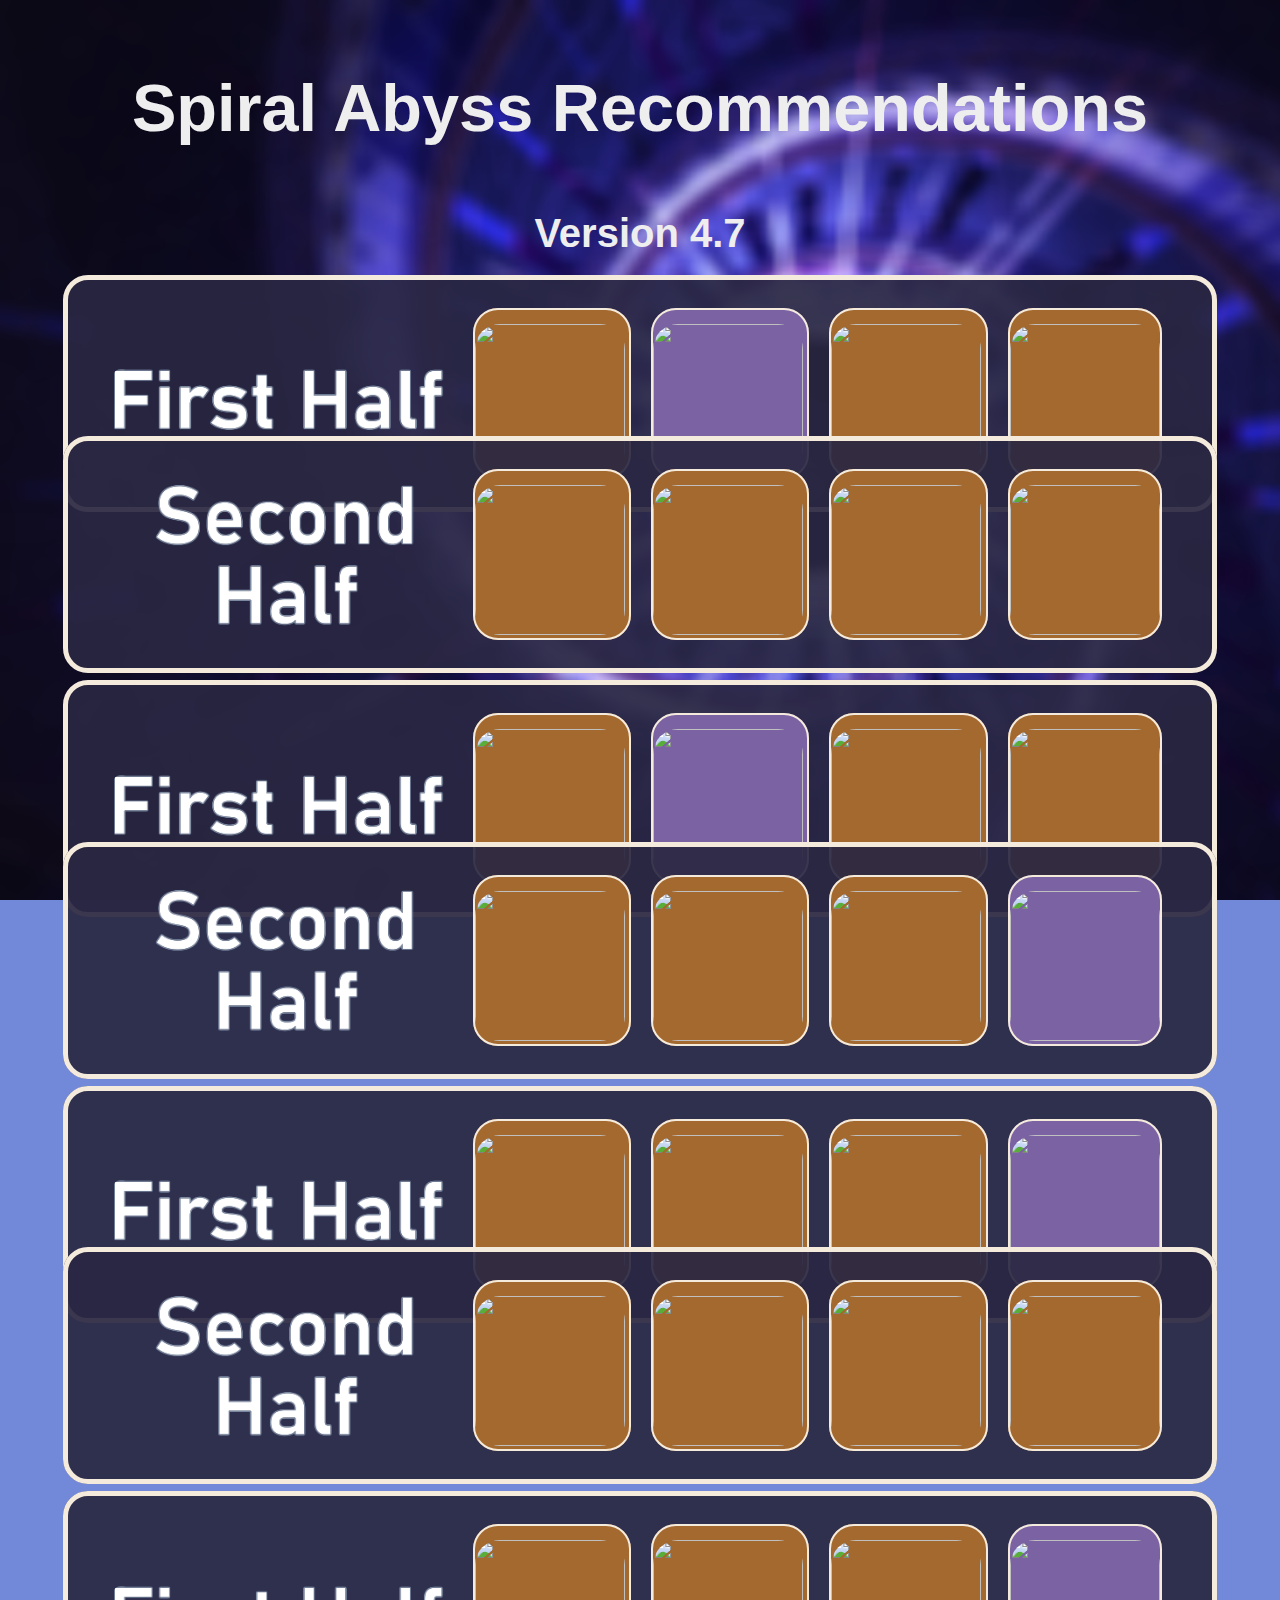
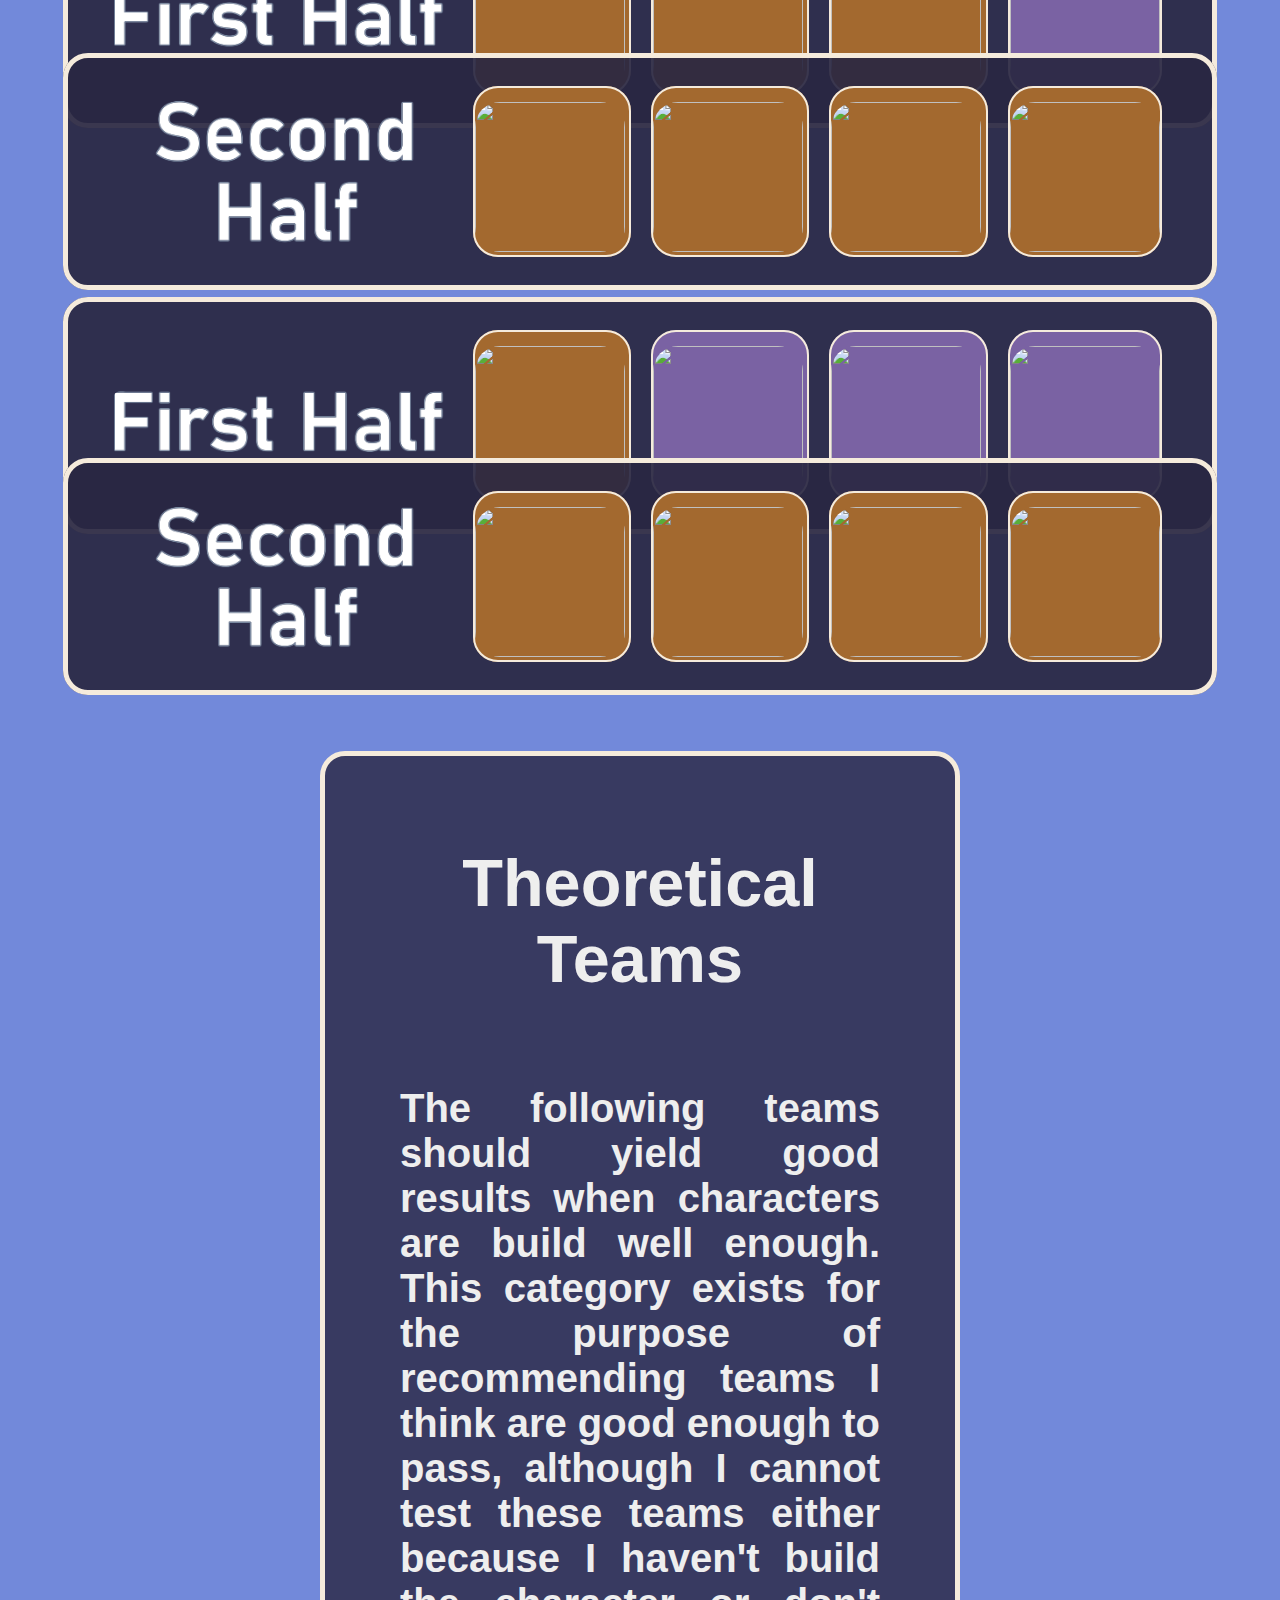
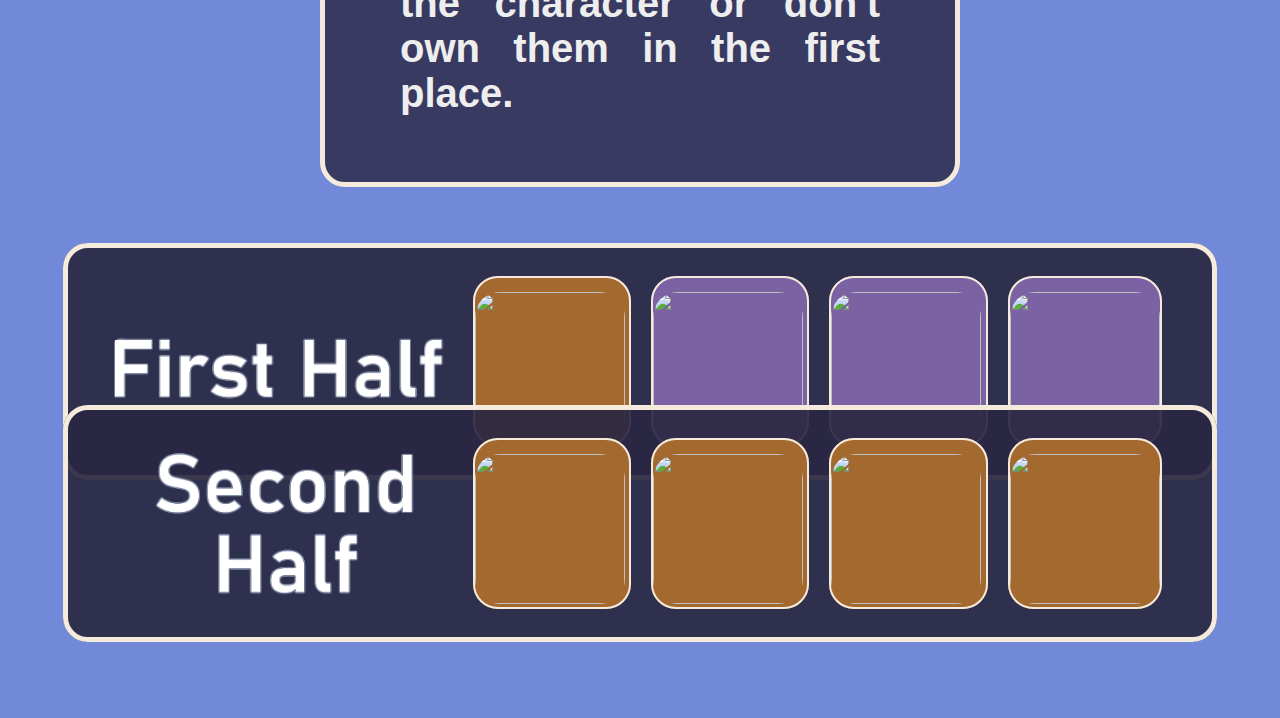
==== v4.7.html @ da9365ea "Add files via upload" ====
<html>
	<head>
		<title>Spiral Abyss 4.7</title>
		<link rel="stylesheet" href="style/style.css">
		<link rel="icon" href="icons/Furina_Icon.png">
	</head>
	<center>
	<body>
		<h1>Spiral Abyss Recommendations</h1>
		
		<h2>Version 4.7</h2>
		
		<!-- Team 1 -->
		<box>
			<img src="icons/fh.png" width="350">
			<box2>
				<img class="igh" src="icons/Clorinde_icon.png" width="150" height="150">
			</box2>
			<box3>
				<img class="igh" src="icons/Fischl_icon.png" width="150" height="150">
			</box3>
			<box2>
				<img class="igh" src='icons/Kaedehara_Kazuha_icon.png' onmouseover="this.src='icons/Sucrose_icon.png';" onmouseout="this.src='icons/Kaedehara_Kazuha_icon.png';" width="150" height="150">
			</box2>
			<box2>
				<img class="igh "src='icons/Nahida_icon.png' onmouseover="this.src='icons/Traveler_icon.png';" onmouseout="this.src='icons/Nahida_icon.png';" width="150" height="150">
			</box2>
		</box><box>
			<img src="icons/sh.png" width="350">
			<box2>
				<img class="igh" src='icons/Kamisato_Ayato_icon.png' onmouseover="this.src='icons/Neuvillette_icon.png';" onmouseout="this.src='icons/Kamisato_Ayato_icon.png';" width="150" height="150">
			</box2>
			<box2>
				<img class="igh" src="icons/Furina_icon.png" width="150" height="150">
			</box2>
			<box2>
				<img class="igh" src='icons/Yelan_icon.png' onmouseover="this.src='icons/Xingqiu_icon.png';" onmouseout="this.src='icons/Yelan_icon.png';" width="150" height="150">
			</box2>
			<box2>
				<img class="igh" src='icons/Baizhu_icon.png' onmouseover="this.src='icons/Jean_icon.png';" onmouseout="this.src='icons/Baizhu_icon.png';" width="150" height="150">
			</box2>
		</box><br> <br> <br> <br> <br> <br>
		
		<!-- Team 2 -->
		<box>
			<img src="icons/fh.png" width="350">
			<box2>
				<img class="igh" src='icons/Xiao_icon.png' onmouseover="this.src='icons/Wanderer_icon.png';" onmouseout="this.src='icons/Xiao_icon.png';" width="150" height="150">
			</box2>
			<box3>
				<img class="igh" src="icons/Faruzan_icon.png" width="150" height="150">
			</box3>
			<box2>
				<img class="igh" src="icons/Furina_icon.png" width="150" height="150">
			</box2>
			<box2>
				<img class="igh" src='icons/Baizhu_icon.png' onmouseover="this.src='icons/Jean_icon.png';" onmouseout="this.src='icons/Baizhu_icon.png';" width="150" height="150">
			</box2>
		</box><box>
			<img src="icons/sh.png" width="350">
			<box2>
				<img class="igh" src='icons/Sangonomiya_Kokomi_icon.png' onmouseover="this.src='icons/Barbara_icon.png';" onmouseout="this.src='icons/Sangonomiya_Kokomi_icon.png';" width="150" height="150">
			</box2>
			<box2>
				<img class="igh" src="icons/Nilou_icon.png" width="150" height="150">
			</box2>
			<box2>
				<img class="igh "src='icons/Nahida_icon.png' onmouseover="this.src='icons/Traveler_icon.png';" onmouseout="this.src='icons/Nahida_icon.png';" width="150" height="150">
			</box2>
			<box3>
				<img class="igh "src='icons/Yaoyao_icon.png' onmouseover="this.src='icons/Collei_icon.png';" onmouseout="this.src='icons/Yaoyao_icon.png';" width="150" height="150">
			</box3>
		</box><br> <br> <br> <br> <br> <br>
		
		<!-- Team 3 -->
		<box>
			<img src="icons/fh.png" width="350">
			<box2>
				<img class="igh "src='icons/Arlecchino_icon.png' onmouseover="this.src='icons/Yoimiya_icon.png';" onmouseout="this.src='icons/Arlecchino_icon.png';" width="150" height="150">
			</box2>
			<box2>
				<img class="igh "src='icons/Zhongli_icon.png' onmouseover="this.src='icons/Diona_icon.png';" onmouseout="this.src='icons/Zhongli_icon.png';" width="150" height="150">
			</box2>
			<box2>
				<img class="igh" src='icons/Yelan_icon.png' onmouseover="this.src='icons/Xingqiu_icon.png';" onmouseout="this.src='icons/Yelan_icon.png';" width="150" height="150">
			</box2>
			<box3>
				<img class="igh" src='icons/Bennett_icon.png' onmouseover="this.src='icons/Yun_Jin_icon.png';" onmouseout="this.src='icons/Bennett_icon.png';" width="150" height="150">
			</box3>
		</box><box>
			<img src="icons/sh.png" width="350">
			<box2>
				<img class="igh" src='icons/Kamisato_Ayaka_icon.png' onmouseover="this.src='icons/Ganyu_icon.png';" onmouseout="this.src='icons/Kamisato_Ayaka_icon.png';" width="150" height="150">
			</box2>
			<box2>
				<img class="igh" src='icons/Kaedehara_Kazuha_icon.png' onmouseover="this.src='icons/Sucrose_icon.png';" onmouseout="this.src='icons/Kaedehara_Kazuha_icon.png';" width="150" height="150">
			</box2>
			<box2>
				<img class="igh" src='icons/Furina_icon.png' onmouseover="this.src='icons/Shenhe_icon.png';" onmouseout="this.src='icons/Furina_icon.png';" width="150" height="150">
			</box2>
			<box2>
				<img class="igh" src='icons/Baizhu_icon.png' onmouseover="this.src='icons/Sangonomiya_Kokomi_icon.png';" onmouseout="this.src='icons/Baizhu_icon.png';" width="150" height="150">
			</box2>
		</box><br> <br> <br> <br> <br> <br>
		
		<!-- Team 4 -->
		<box>
			<img src="icons/fh.png" width="350">
			<box2>
				<img class="igh" src="icons/Navia_icon.png" width="150" height="150">
			</box2>
			<box2>
				<img class="igh" src='icons/Zhongli_icon.png' onmouseover="this.src='icons/Albedo_icon.png';" onmouseout="this.src='icons/Zhongli_icon.png';" width="150" height="150">
			</box2>
			<box2>
				<img class="igh" src='icons/Furina_icon.png' onmouseover="this.src='icons/Fischl_icon.png';" onmouseout="this.src='icons/Furina_icon.png';" width="150" height="150">
			</box2>
			<box3>
				<img class="igh" src="icons/Bennett_icon.png" width="150" height="150">
			</box3>
		</box><box>
			<img src="icons/sh.png" width="350">
			<box2>
				<img class="igh" src='icons/Sangonomiya_Kokomi_icon.png' onmouseover="this.src='icons/Barbara_icon.png';" onmouseout="this.src='icons/Sangonomiya_Kokomi_icon.png';" width="150" height="150">
			</box2>
			<box2>
				<img class="igh" src="icons/Nilou_icon.png" width="150" height="150">
			</box2>
			<box2>
				<img class="igh "src='icons/Nahida_icon.png' onmouseover="this.src='icons/Traveler_icon.png';" onmouseout="this.src='icons/Nahida_icon.png';" width="150" height="150">
			</box2>
			<box2>
				<img class="igh "src='icons/Baizhu_icon.png' onmouseover="this.src='icons/Yaoyao_icon.png';" onmouseout="this.src='icons/Baizhu_icon.png';" width="150" height="150">
			</box2>
		</box><br> <br> <br> <br> <br> <br>
		
		<!-- Team 5 -->
		<box>
			<img src="icons/fh.png" width="350">
			<box2>
				<img class="igh "src='icons/Wanderer_icon.png' onmouseover="this.src='icons/Xiao_icon.png';" onmouseout="this.src='icons/Wanderer_icon.png';" width="150" height="150">
			</box2>
			<box3>
				<img class="igh" src="icons/Faruzan_icon.png" width="150" height="150">
			</box3>
			<box3>
				<img class="igh" src="icons/Fischl_icon.png" width="150" height="150">
			</box3>
			<box3>
				<img class="igh" src="icons/Bennett_icon.png" width="150" height="150">
			</box3>
		</box><box>
			<img src="icons/sh.png" width="350">
			<box2>
				<img class="igh "src='icons/Yelan_icon.png' onmouseover="this.src='icons/Sangonomiya_Kokomi_icon.png';" onmouseout="this.src='icons/Yelan_icon.png';" width="150" height="150">
			</box2>
			<box2>
				<img class="igh" src='icons/Furina_icon.png' onmouseover="this.src='icons/Mona_icon.png';" onmouseout="this.src='icons/Furina_icon.png';" width="150" height="150">
			</box2>
			<box2>
				<img class="igh" src='icons/Kaedehara_Kazuha_icon.png' onmouseover="this.src='icons/Sucrose_icon.png';" onmouseout="this.src='icons/Kaedehara_Kazuha_icon.png';" width="150" height="150">
			</box2>
			<box2>
				<img class="igh "src='icons/Baizhu_icon.png' onmouseover="this.src='icons/Bennett_icon.png';" onmouseout="this.src='icons/Baizhu_icon.png';" width="150" height="150">
			</box2>
		</box><br> <br> <br> <br> <br> <br>
		
		<div class="txtbg"><h4>Theoretical Teams</h4>
		<h5>The following teams should yield good results when characters are build well enough. This category exists for the purpose of recommending teams I think are good enough to pass, although I cannot test these teams either because I haven't build the character or don't own them in the first place.</h5></div>
		
		<!-- Team 6 -->
		<box>
			<img src="icons/fh.png" width="350">
			<box2>
				<img class="igh "src='icons/Raiden_Shogun_icon.png' onmouseover="this.src='icons/Tartaglia_icon.png';" onmouseout="this.src='icons/Raiden_Shogun_icon.png';" width="150" height="150">
			</box2>
			<box3>
				<img class="igh" src="icons/Xiangling_icon.png" width="150" height="150">
			</box3>
			<box3>
				<img class="igh "src='icons/Xingqiu_icon.png' onmouseover="this.src='icons/Yelan_icon.png';" onmouseout="this.src='icons/Xingqiu_icon.png';" width="150" height="150">
			</box3>
			<box3>
				<img class="igh" src="icons/Bennett_icon.png" width="150" height="150">
			</box3>
		</box><box>
			<img src="icons/sh.png" width="350">
			<box2>
				<img class="igh "src='icons/Wriothesley_icon.png' onmouseover="this.src='icons/Ganyu_icon.png';" onmouseout="this.src='icons/Wriothesley_icon.png';" width="150" height="150">
			</box2>
			<box2>
				<img class="igh" src='icons/Kaedehara_Kazuha_icon.png' onmouseover="this.src='icons/Venti_icon.png';" onmouseout="this.src='icons/Kaedehara_Kazuha_icon.png';" width="150" height="150">
			</box2>
			<box2>
				<img class="igh" src='icons/Furina_icon.png' onmouseover="this.src='icons/Mona_icon.png';" onmouseout="this.src='icons/Furina_icon.png';" width="150" height="150">
			</box2>
			<box2>
				<img class="igh "src='icons/Baizhu_icon.png' onmouseover="this.src='icons/Bennett_icon.png';" onmouseout="this.src='icons/Baizhu_icon.png';" width="150" height="150">
			</box2>
		</box><br> <br> <br> <br> <br> <br>
	</body>
	</center>
</html>
---- style/style.css ----
body {
  color: white;
  background-image: url("bg_unsharp.png");
  background-color: #7289da;
  background-size: cover;
  background-repeat: no-repeat;
  background-attachment: fixed;
  font-family: Lato, Arial;
  text-align: center;
  margin: 20;
}

img {
  border-radius: 25px;
  transition: all .55s ease-in-out;
}

.igh:hover {
  transform: scale(1.232);
  /*background: #292742;*/
  background: rgba(41,39,66,0.9999);
}

/*.subs {
  position: relative;
  transition: all .2s ease-in-out;
}

img.subs:hover {
  transform: scale(1.232);
  background: #292742;
}*/

.audio {
  right: 5;
  bottom: 5;
}

.txtbg {
  border: 5px solid #f5ebdc;
  border-radius: 25px;
  background: rgba(41,39,66,0.8);
  text-align: center;
  margin-left: 300px;
  margin-right: 300px;
  margin-bottom: 105px;
  padding-left: 75px;
  padding-right: 75px;
}

h1 {
  padding-top: 50px;
  padding-bottom: 20px;
  color: #eeeeee;
  font-size:50pt;
}

h2 {
  font-size:30pt;
  padding-bottom: 35px;
  color: #eeeeee;
}

h3 {
  font-size:20pt;
  padding-bottom: 20px;
}

h4 {
  color: #eeeeee;
  font-size:50pt;
}

h5 {
  font-size:30pt;
  color: #eeeeee;
  text-align: justify;
}

box {
  /*background-color: #292742;*/
  background: rgba(41,39,66,0.92);
  border: 5px solid #f5ebdc;
  border-radius: 25px;
  padding-top: 180px;
  padding-bottom: 30px;
  padding-left: 40px;
  padding-right: 40px;
  margin-left: 10px;
  margin-right: 10px;
}

box2 {
  background-color: #a3692f;
  border: 2px solid #f5ebdc;
  border-radius: 25px;
  padding-top: 150px;
  margin: 10px;
}

box3 {
  background-color: #7a62a3;
  border: 2px solid #f5ebdc;
  border-radius: 25px;
  padding-top: 150px;
  margin: 10px;
}
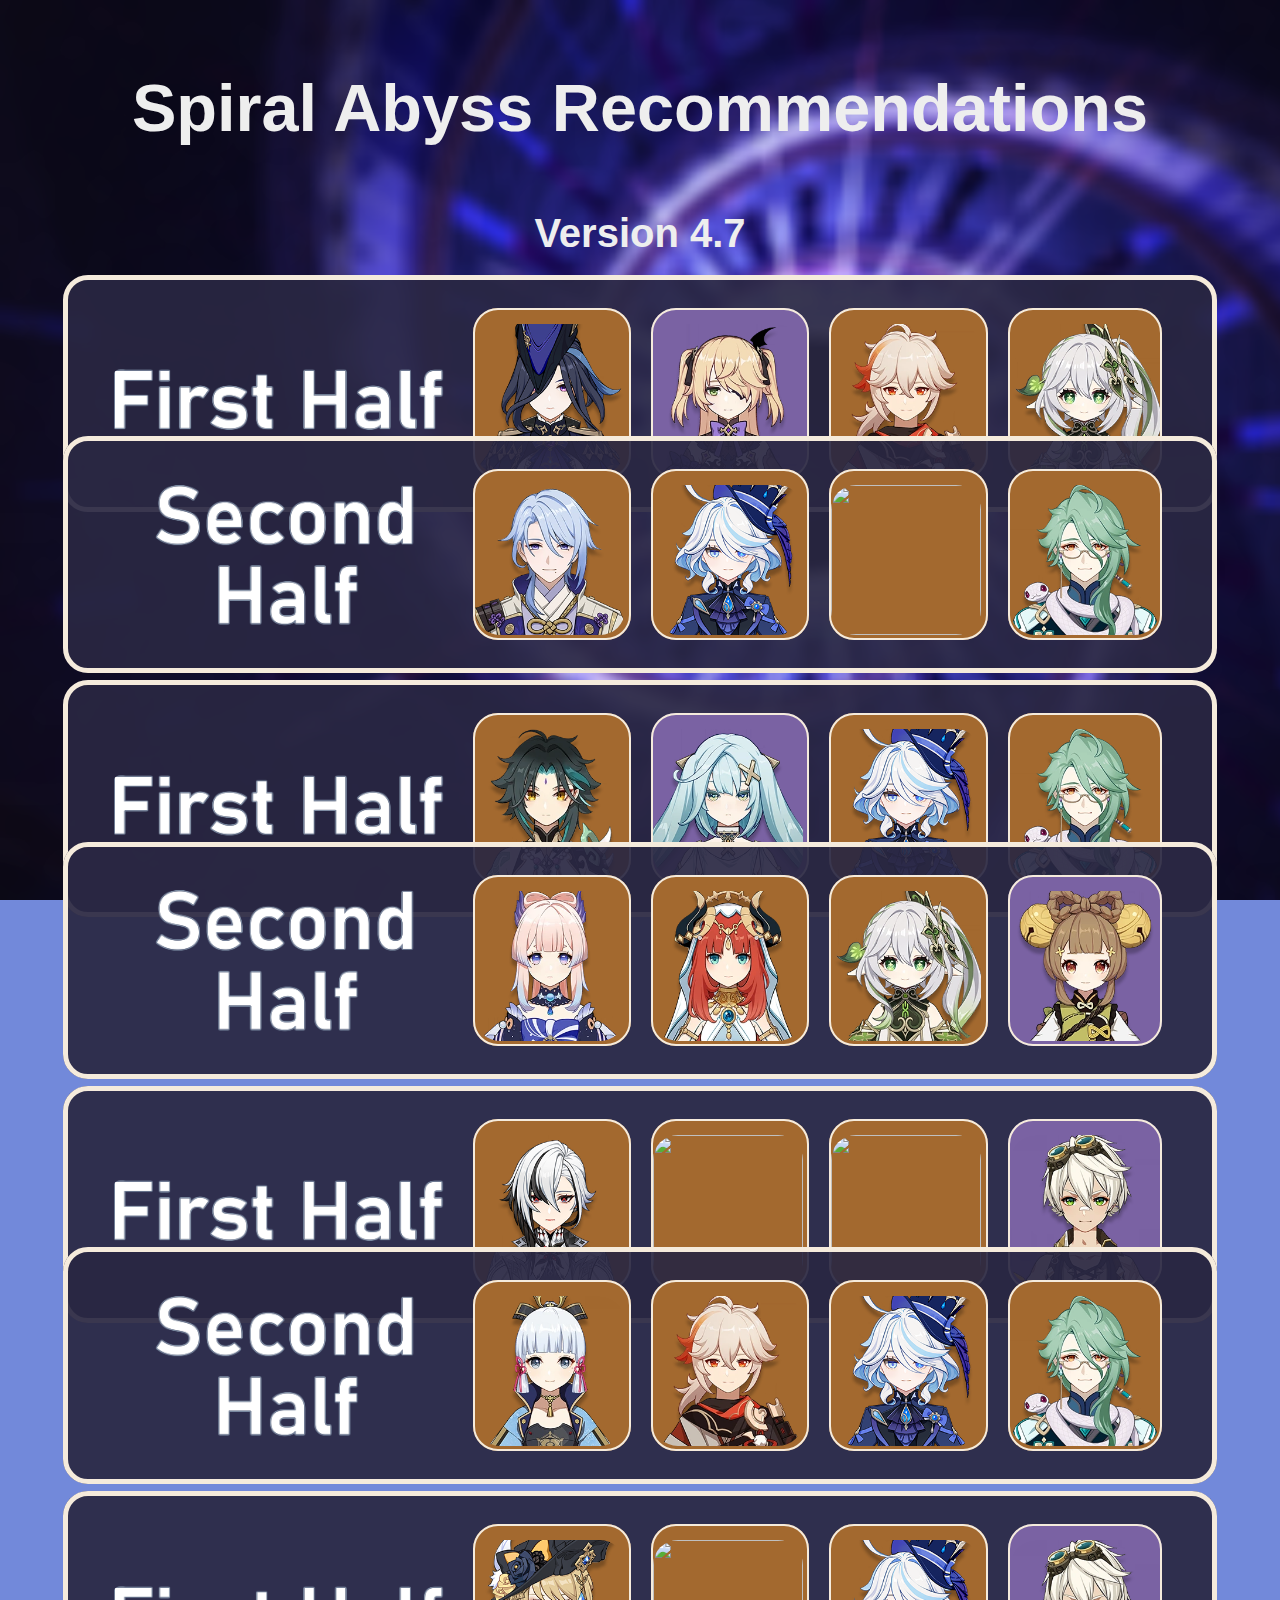
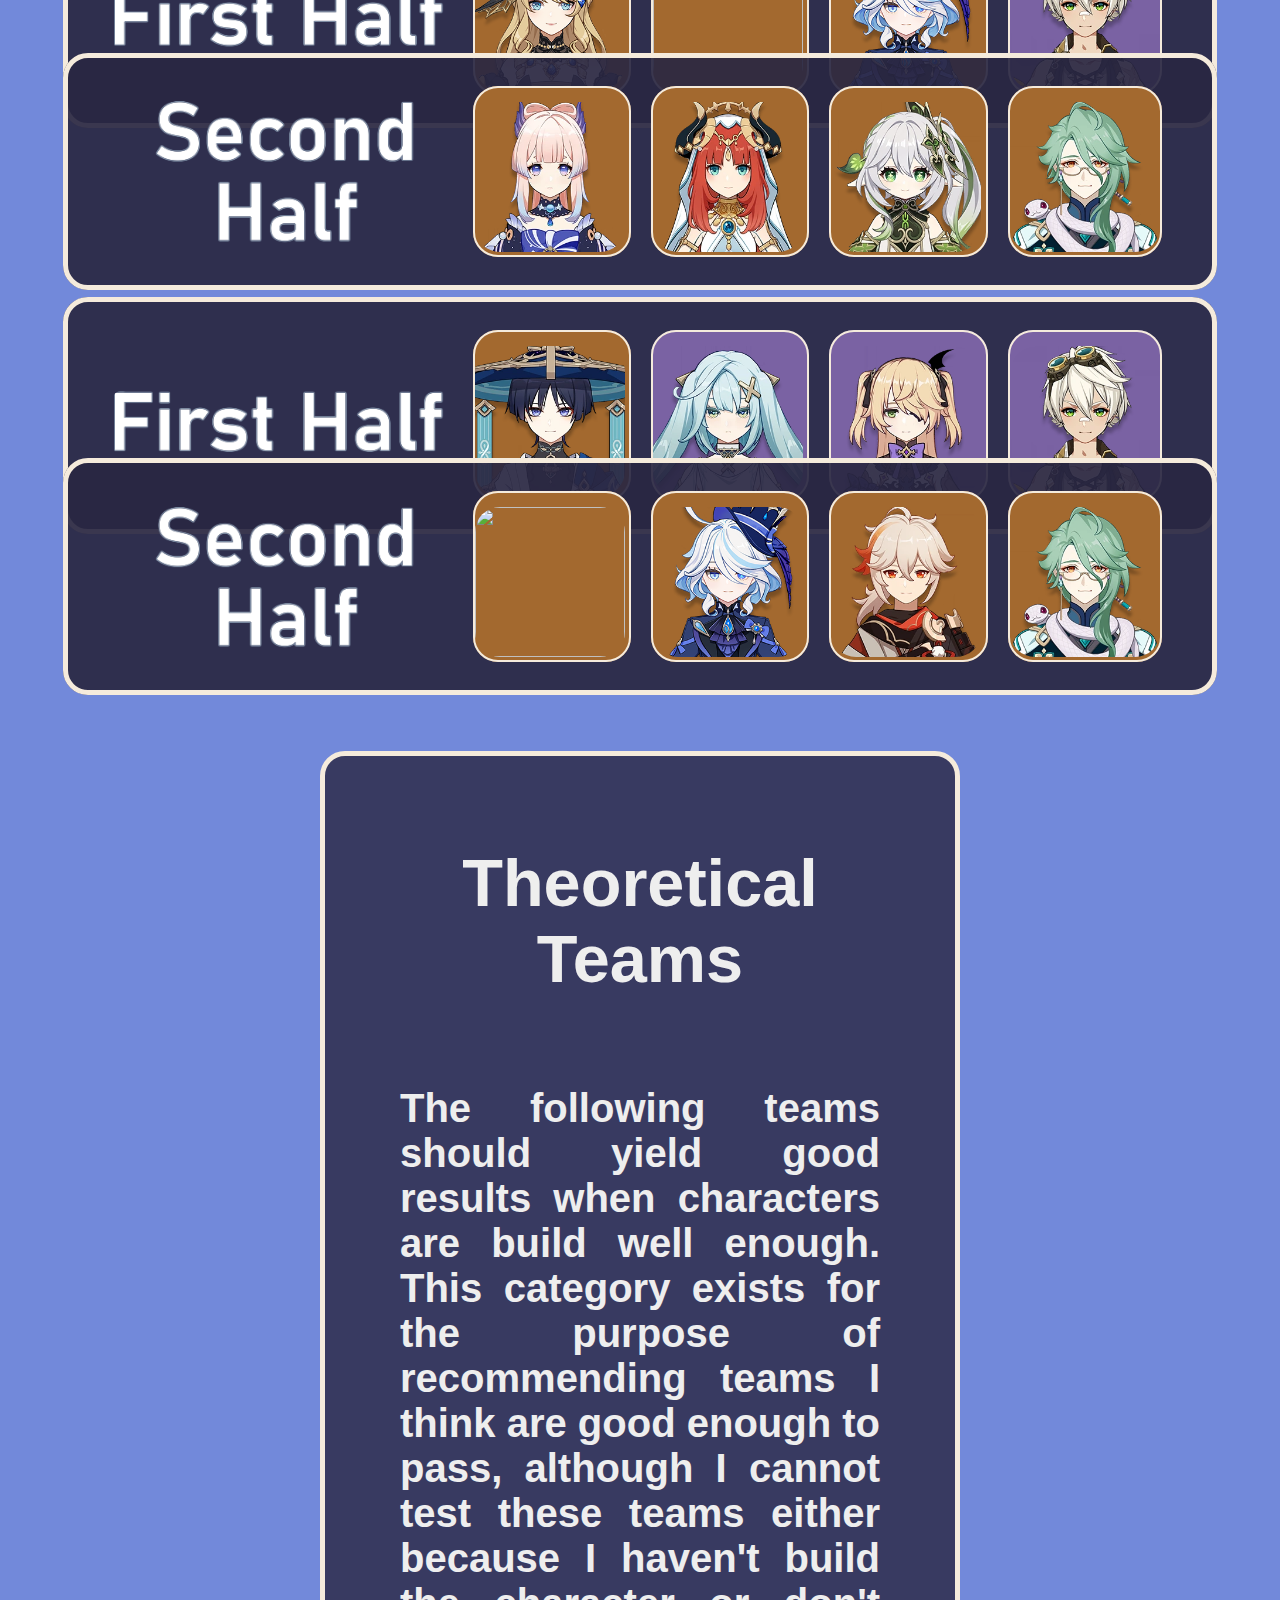
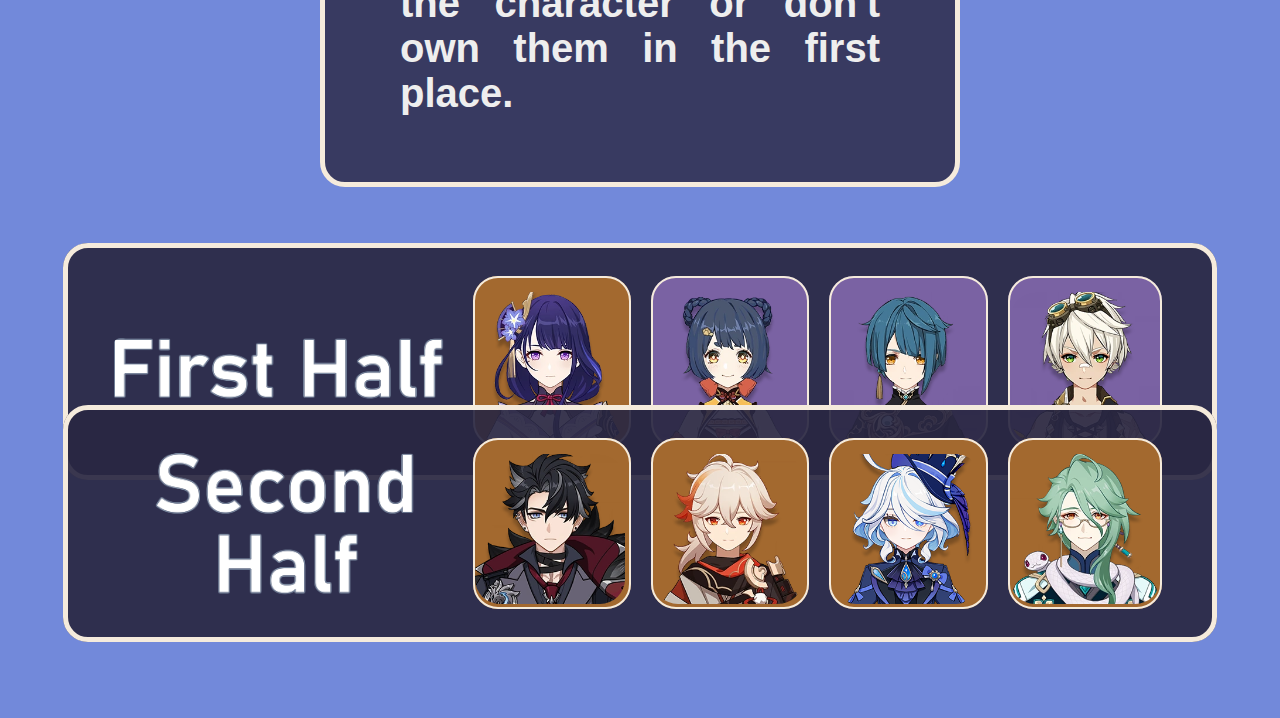
==== commit 415056c1: "Update v4.7.html" ====
--- a/v4.7.html
+++ b/v4.7.html
@@ -14,30 +14,30 @@
 		<box>
 			<img src="icons/fh.png" width="350">
 			<box2>
-				<img class="igh" src="icons/Clorinde_icon.png" width="150" height="150">
-			</box2>
-			<box3>
-				<img class="igh" src="icons/Fischl_icon.png" width="150" height="150">
-			</box3>
-			<box2>
-				<img class="igh" src='icons/Kaedehara_Kazuha_icon.png' onmouseover="this.src='icons/Sucrose_icon.png';" onmouseout="this.src='icons/Kaedehara_Kazuha_icon.png';" width="150" height="150">
-			</box2>
-			<box2>
-				<img class="igh "src='icons/Nahida_icon.png' onmouseover="this.src='icons/Traveler_icon.png';" onmouseout="this.src='icons/Nahida_icon.png';" width="150" height="150">
-			</box2>
-		</box><box>
-			<img src="icons/sh.png" width="350">
-			<box2>
-				<img class="igh" src='icons/Kamisato_Ayato_icon.png' onmouseover="this.src='icons/Neuvillette_icon.png';" onmouseout="this.src='icons/Kamisato_Ayato_icon.png';" width="150" height="150">
-			</box2>
-			<box2>
-				<img class="igh" src="icons/Furina_icon.png" width="150" height="150">
-			</box2>
-			<box2>
-				<img class="igh" src='icons/Yelan_icon.png' onmouseover="this.src='icons/Xingqiu_icon.png';" onmouseout="this.src='icons/Yelan_icon.png';" width="150" height="150">
-			</box2>
-			<box2>
-				<img class="igh" src='icons/Baizhu_icon.png' onmouseover="this.src='icons/Jean_icon.png';" onmouseout="this.src='icons/Baizhu_icon.png';" width="150" height="150">
+				<img class="igh" src="icons/Clorinde_Icon.png" width="150" height="150">
+			</box2>
+			<box3>
+				<img class="igh" src="icons/Fischl_Icon.png" width="150" height="150">
+			</box3>
+			<box2>
+				<img class="igh" src='icons/Kaedehara_Kazuha_Icon.png' onmouseover="this.src='icons/Sucrose_Icon.png';" onmouseout="this.src='icons/Kaedehara_Kazuha_Icon.png';" width="150" height="150">
+			</box2>
+			<box2>
+				<img class="igh "src='icons/Nahida_Icon.png' onmouseover="this.src='icons/Traveler_Icon.png';" onmouseout="this.src='icons/Nahida_Icon.png';" width="150" height="150">
+			</box2>
+		</box><box>
+			<img src="icons/sh.png" width="350">
+			<box2>
+				<img class="igh" src='icons/Kamisato_Ayato_Icon.png' onmouseover="this.src='icons/Neuvillette_Icon.png';" onmouseout="this.src='icons/Kamisato_Ayato_Icon.png';" width="150" height="150">
+			</box2>
+			<box2>
+				<img class="igh" src="icons/Furina_Icon.png" width="150" height="150">
+			</box2>
+			<box2>
+				<img class="igh" src='icons/Yelan_Icon.png' onmouseover="this.src='icons/Xingqiu_Icon.png';" onmouseout="this.src='icons/Yelan_Icon.png';" width="150" height="150">
+			</box2>
+			<box2>
+				<img class="igh" src='icons/Baizhu_Icon.png' onmouseover="this.src='icons/Jean_Icon.png';" onmouseout="this.src='icons/Baizhu_Icon.png';" width="150" height="150">
 			</box2>
 		</box><br> <br> <br> <br> <br> <br>
 		
@@ -45,30 +45,30 @@
 		<box>
 			<img src="icons/fh.png" width="350">
 			<box2>
-				<img class="igh" src='icons/Xiao_icon.png' onmouseover="this.src='icons/Wanderer_icon.png';" onmouseout="this.src='icons/Xiao_icon.png';" width="150" height="150">
-			</box2>
-			<box3>
-				<img class="igh" src="icons/Faruzan_icon.png" width="150" height="150">
-			</box3>
-			<box2>
-				<img class="igh" src="icons/Furina_icon.png" width="150" height="150">
-			</box2>
-			<box2>
-				<img class="igh" src='icons/Baizhu_icon.png' onmouseover="this.src='icons/Jean_icon.png';" onmouseout="this.src='icons/Baizhu_icon.png';" width="150" height="150">
-			</box2>
-		</box><box>
-			<img src="icons/sh.png" width="350">
-			<box2>
-				<img class="igh" src='icons/Sangonomiya_Kokomi_icon.png' onmouseover="this.src='icons/Barbara_icon.png';" onmouseout="this.src='icons/Sangonomiya_Kokomi_icon.png';" width="150" height="150">
-			</box2>
-			<box2>
-				<img class="igh" src="icons/Nilou_icon.png" width="150" height="150">
-			</box2>
-			<box2>
-				<img class="igh "src='icons/Nahida_icon.png' onmouseover="this.src='icons/Traveler_icon.png';" onmouseout="this.src='icons/Nahida_icon.png';" width="150" height="150">
-			</box2>
-			<box3>
-				<img class="igh "src='icons/Yaoyao_icon.png' onmouseover="this.src='icons/Collei_icon.png';" onmouseout="this.src='icons/Yaoyao_icon.png';" width="150" height="150">
+				<img class="igh" src='icons/Xiao_Icon.png' onmouseover="this.src='icons/Wanderer_Icon.png';" onmouseout="this.src='icons/Xiao_Icon.png';" width="150" height="150">
+			</box2>
+			<box3>
+				<img class="igh" src="icons/Faruzan_Icon.png" width="150" height="150">
+			</box3>
+			<box2>
+				<img class="igh" src="icons/Furina_Icon.png" width="150" height="150">
+			</box2>
+			<box2>
+				<img class="igh" src='icons/Baizhu_Icon.png' onmouseover="this.src='icons/Jean_Icon.png';" onmouseout="this.src='icons/Baizhu_Icon.png';" width="150" height="150">
+			</box2>
+		</box><box>
+			<img src="icons/sh.png" width="350">
+			<box2>
+				<img class="igh" src='icons/Sangonomiya_Kokomi_Icon.png' onmouseover="this.src='icons/Barbara_Icon.png';" onmouseout="this.src='icons/Sangonomiya_Kokomi_Icon.png';" width="150" height="150">
+			</box2>
+			<box2>
+				<img class="igh" src="icons/Nilou_Icon.png" width="150" height="150">
+			</box2>
+			<box2>
+				<img class="igh "src='icons/Nahida_Icon.png' onmouseover="this.src='icons/Traveler_Icon.png';" onmouseout="this.src='icons/Nahida_Icon.png';" width="150" height="150">
+			</box2>
+			<box3>
+				<img class="igh "src='icons/Yaoyao_Icon.png' onmouseover="this.src='icons/Collei_Icon.png';" onmouseout="this.src='icons/Yaoyao_Icon.png';" width="150" height="150">
 			</box3>
 		</box><br> <br> <br> <br> <br> <br>
 		
@@ -76,30 +76,30 @@
 		<box>
 			<img src="icons/fh.png" width="350">
 			<box2>
-				<img class="igh "src='icons/Arlecchino_icon.png' onmouseover="this.src='icons/Yoimiya_icon.png';" onmouseout="this.src='icons/Arlecchino_icon.png';" width="150" height="150">
-			</box2>
-			<box2>
-				<img class="igh "src='icons/Zhongli_icon.png' onmouseover="this.src='icons/Diona_icon.png';" onmouseout="this.src='icons/Zhongli_icon.png';" width="150" height="150">
-			</box2>
-			<box2>
-				<img class="igh" src='icons/Yelan_icon.png' onmouseover="this.src='icons/Xingqiu_icon.png';" onmouseout="this.src='icons/Yelan_icon.png';" width="150" height="150">
-			</box2>
-			<box3>
-				<img class="igh" src='icons/Bennett_icon.png' onmouseover="this.src='icons/Yun_Jin_icon.png';" onmouseout="this.src='icons/Bennett_icon.png';" width="150" height="150">
-			</box3>
-		</box><box>
-			<img src="icons/sh.png" width="350">
-			<box2>
-				<img class="igh" src='icons/Kamisato_Ayaka_icon.png' onmouseover="this.src='icons/Ganyu_icon.png';" onmouseout="this.src='icons/Kamisato_Ayaka_icon.png';" width="150" height="150">
-			</box2>
-			<box2>
-				<img class="igh" src='icons/Kaedehara_Kazuha_icon.png' onmouseover="this.src='icons/Sucrose_icon.png';" onmouseout="this.src='icons/Kaedehara_Kazuha_icon.png';" width="150" height="150">
-			</box2>
-			<box2>
-				<img class="igh" src='icons/Furina_icon.png' onmouseover="this.src='icons/Shenhe_icon.png';" onmouseout="this.src='icons/Furina_icon.png';" width="150" height="150">
-			</box2>
-			<box2>
-				<img class="igh" src='icons/Baizhu_icon.png' onmouseover="this.src='icons/Sangonomiya_Kokomi_icon.png';" onmouseout="this.src='icons/Baizhu_icon.png';" width="150" height="150">
+				<img class="igh "src='icons/Arlecchino_Icon.png' onmouseover="this.src='icons/Yoimiya_Icon.png';" onmouseout="this.src='icons/Arlecchino_Icon.png';" width="150" height="150">
+			</box2>
+			<box2>
+				<img class="igh "src='icons/Zhongli_Icon.png' onmouseover="this.src='icons/Diona_Icon.png';" onmouseout="this.src='icons/Zhongli_Icon.png';" width="150" height="150">
+			</box2>
+			<box2>
+				<img class="igh" src='icons/Yelan_Icon.png' onmouseover="this.src='icons/Xingqiu_Icon.png';" onmouseout="this.src='icons/Yelan_Icon.png';" width="150" height="150">
+			</box2>
+			<box3>
+				<img class="igh" src='icons/Bennett_Icon.png' onmouseover="this.src='icons/Yun_Jin_Icon.png';" onmouseout="this.src='icons/Bennett_Icon.png';" width="150" height="150">
+			</box3>
+		</box><box>
+			<img src="icons/sh.png" width="350">
+			<box2>
+				<img class="igh" src='icons/Kamisato_Ayaka_Icon.png' onmouseover="this.src='icons/Ganyu_Icon.png';" onmouseout="this.src='icons/Kamisato_Ayaka_Icon.png';" width="150" height="150">
+			</box2>
+			<box2>
+				<img class="igh" src='icons/Kaedehara_Kazuha_Icon.png' onmouseover="this.src='icons/Sucrose_Icon.png';" onmouseout="this.src='icons/Kaedehara_Kazuha_Icon.png';" width="150" height="150">
+			</box2>
+			<box2>
+				<img class="igh" src='icons/Furina_Icon.png' onmouseover="this.src='icons/Shenhe_Icon.png';" onmouseout="this.src='icons/Furina_Icon.png';" width="150" height="150">
+			</box2>
+			<box2>
+				<img class="igh" src='icons/Baizhu_Icon.png' onmouseover="this.src='icons/Sangonomiya_Kokomi_Icon.png';" onmouseout="this.src='icons/Baizhu_Icon.png';" width="150" height="150">
 			</box2>
 		</box><br> <br> <br> <br> <br> <br>
 		
@@ -107,30 +107,30 @@
 		<box>
 			<img src="icons/fh.png" width="350">
 			<box2>
-				<img class="igh" src="icons/Navia_icon.png" width="150" height="150">
-			</box2>
-			<box2>
-				<img class="igh" src='icons/Zhongli_icon.png' onmouseover="this.src='icons/Albedo_icon.png';" onmouseout="this.src='icons/Zhongli_icon.png';" width="150" height="150">
-			</box2>
-			<box2>
-				<img class="igh" src='icons/Furina_icon.png' onmouseover="this.src='icons/Fischl_icon.png';" onmouseout="this.src='icons/Furina_icon.png';" width="150" height="150">
-			</box2>
-			<box3>
-				<img class="igh" src="icons/Bennett_icon.png" width="150" height="150">
-			</box3>
-		</box><box>
-			<img src="icons/sh.png" width="350">
-			<box2>
-				<img class="igh" src='icons/Sangonomiya_Kokomi_icon.png' onmouseover="this.src='icons/Barbara_icon.png';" onmouseout="this.src='icons/Sangonomiya_Kokomi_icon.png';" width="150" height="150">
-			</box2>
-			<box2>
-				<img class="igh" src="icons/Nilou_icon.png" width="150" height="150">
-			</box2>
-			<box2>
-				<img class="igh "src='icons/Nahida_icon.png' onmouseover="this.src='icons/Traveler_icon.png';" onmouseout="this.src='icons/Nahida_icon.png';" width="150" height="150">
-			</box2>
-			<box2>
-				<img class="igh "src='icons/Baizhu_icon.png' onmouseover="this.src='icons/Yaoyao_icon.png';" onmouseout="this.src='icons/Baizhu_icon.png';" width="150" height="150">
+				<img class="igh" src="icons/Navia_Icon.png" width="150" height="150">
+			</box2>
+			<box2>
+				<img class="igh" src='icons/Zhongli_Icon.png' onmouseover="this.src='icons/Albedo_Icon.png';" onmouseout="this.src='icons/Zhongli_Icon.png';" width="150" height="150">
+			</box2>
+			<box2>
+				<img class="igh" src='icons/Furina_Icon.png' onmouseover="this.src='icons/Fischl_Icon.png';" onmouseout="this.src='icons/Furina_Icon.png';" width="150" height="150">
+			</box2>
+			<box3>
+				<img class="igh" src="icons/Bennett_Icon.png" width="150" height="150">
+			</box3>
+		</box><box>
+			<img src="icons/sh.png" width="350">
+			<box2>
+				<img class="igh" src='icons/Sangonomiya_Kokomi_Icon.png' onmouseover="this.src='icons/Barbara_Icon.png';" onmouseout="this.src='icons/Sangonomiya_Kokomi_Icon.png';" width="150" height="150">
+			</box2>
+			<box2>
+				<img class="igh" src="icons/Nilou_Icon.png" width="150" height="150">
+			</box2>
+			<box2>
+				<img class="igh "src='icons/Nahida_Icon.png' onmouseover="this.src='icons/Traveler_Icon.png';" onmouseout="this.src='icons/Nahida_Icon.png';" width="150" height="150">
+			</box2>
+			<box2>
+				<img class="igh "src='icons/Baizhu_Icon.png' onmouseover="this.src='icons/Yaoyao_Icon.png';" onmouseout="this.src='icons/Baizhu_Icon.png';" width="150" height="150">
 			</box2>
 		</box><br> <br> <br> <br> <br> <br>
 		
@@ -138,30 +138,30 @@
 		<box>
 			<img src="icons/fh.png" width="350">
 			<box2>
-				<img class="igh "src='icons/Wanderer_icon.png' onmouseover="this.src='icons/Xiao_icon.png';" onmouseout="this.src='icons/Wanderer_icon.png';" width="150" height="150">
-			</box2>
-			<box3>
-				<img class="igh" src="icons/Faruzan_icon.png" width="150" height="150">
-			</box3>
-			<box3>
-				<img class="igh" src="icons/Fischl_icon.png" width="150" height="150">
-			</box3>
-			<box3>
-				<img class="igh" src="icons/Bennett_icon.png" width="150" height="150">
-			</box3>
-		</box><box>
-			<img src="icons/sh.png" width="350">
-			<box2>
-				<img class="igh "src='icons/Yelan_icon.png' onmouseover="this.src='icons/Sangonomiya_Kokomi_icon.png';" onmouseout="this.src='icons/Yelan_icon.png';" width="150" height="150">
-			</box2>
-			<box2>
-				<img class="igh" src='icons/Furina_icon.png' onmouseover="this.src='icons/Mona_icon.png';" onmouseout="this.src='icons/Furina_icon.png';" width="150" height="150">
-			</box2>
-			<box2>
-				<img class="igh" src='icons/Kaedehara_Kazuha_icon.png' onmouseover="this.src='icons/Sucrose_icon.png';" onmouseout="this.src='icons/Kaedehara_Kazuha_icon.png';" width="150" height="150">
-			</box2>
-			<box2>
-				<img class="igh "src='icons/Baizhu_icon.png' onmouseover="this.src='icons/Bennett_icon.png';" onmouseout="this.src='icons/Baizhu_icon.png';" width="150" height="150">
+				<img class="igh "src='icons/Wanderer_Icon.png' onmouseover="this.src='icons/Xiao_Icon.png';" onmouseout="this.src='icons/Wanderer_Icon.png';" width="150" height="150">
+			</box2>
+			<box3>
+				<img class="igh" src="icons/Faruzan_Icon.png" width="150" height="150">
+			</box3>
+			<box3>
+				<img class="igh" src="icons/Fischl_Icon.png" width="150" height="150">
+			</box3>
+			<box3>
+				<img class="igh" src="icons/Bennett_Icon.png" width="150" height="150">
+			</box3>
+		</box><box>
+			<img src="icons/sh.png" width="350">
+			<box2>
+				<img class="igh "src='icons/Yelan_Icon.png' onmouseover="this.src='icons/Sangonomiya_Kokomi_Icon.png';" onmouseout="this.src='icons/Yelan_Icon.png';" width="150" height="150">
+			</box2>
+			<box2>
+				<img class="igh" src='icons/Furina_Icon.png' onmouseover="this.src='icons/Mona_Icon.png';" onmouseout="this.src='icons/Furina_Icon.png';" width="150" height="150">
+			</box2>
+			<box2>
+				<img class="igh" src='icons/Kaedehara_Kazuha_Icon.png' onmouseover="this.src='icons/Sucrose_Icon.png';" onmouseout="this.src='icons/Kaedehara_Kazuha_Icon.png';" width="150" height="150">
+			</box2>
+			<box2>
+				<img class="igh "src='icons/Baizhu_Icon.png' onmouseover="this.src='icons/Bennett_Icon.png';" onmouseout="this.src='icons/Baizhu_Icon.png';" width="150" height="150">
 			</box2>
 		</box><br> <br> <br> <br> <br> <br>
 		
@@ -172,32 +172,32 @@
 		<box>
 			<img src="icons/fh.png" width="350">
 			<box2>
-				<img class="igh "src='icons/Raiden_Shogun_icon.png' onmouseover="this.src='icons/Tartaglia_icon.png';" onmouseout="this.src='icons/Raiden_Shogun_icon.png';" width="150" height="150">
-			</box2>
-			<box3>
-				<img class="igh" src="icons/Xiangling_icon.png" width="150" height="150">
-			</box3>
-			<box3>
-				<img class="igh "src='icons/Xingqiu_icon.png' onmouseover="this.src='icons/Yelan_icon.png';" onmouseout="this.src='icons/Xingqiu_icon.png';" width="150" height="150">
-			</box3>
-			<box3>
-				<img class="igh" src="icons/Bennett_icon.png" width="150" height="150">
-			</box3>
-		</box><box>
-			<img src="icons/sh.png" width="350">
-			<box2>
-				<img class="igh "src='icons/Wriothesley_icon.png' onmouseover="this.src='icons/Ganyu_icon.png';" onmouseout="this.src='icons/Wriothesley_icon.png';" width="150" height="150">
-			</box2>
-			<box2>
-				<img class="igh" src='icons/Kaedehara_Kazuha_icon.png' onmouseover="this.src='icons/Venti_icon.png';" onmouseout="this.src='icons/Kaedehara_Kazuha_icon.png';" width="150" height="150">
-			</box2>
-			<box2>
-				<img class="igh" src='icons/Furina_icon.png' onmouseover="this.src='icons/Mona_icon.png';" onmouseout="this.src='icons/Furina_icon.png';" width="150" height="150">
-			</box2>
-			<box2>
-				<img class="igh "src='icons/Baizhu_icon.png' onmouseover="this.src='icons/Bennett_icon.png';" onmouseout="this.src='icons/Baizhu_icon.png';" width="150" height="150">
+				<img class="igh "src='icons/Raiden_Shogun_Icon.png' onmouseover="this.src='icons/Tartaglia_Icon.png';" onmouseout="this.src='icons/Raiden_Shogun_Icon.png';" width="150" height="150">
+			</box2>
+			<box3>
+				<img class="igh" src="icons/Xiangling_Icon.png" width="150" height="150">
+			</box3>
+			<box3>
+				<img class="igh "src='icons/Xingqiu_Icon.png' onmouseover="this.src='icons/Yelan_Icon.png';" onmouseout="this.src='icons/Xingqiu_Icon.png';" width="150" height="150">
+			</box3>
+			<box3>
+				<img class="igh" src="icons/Bennett_Icon.png" width="150" height="150">
+			</box3>
+		</box><box>
+			<img src="icons/sh.png" width="350">
+			<box2>
+				<img class="igh "src='icons/Wriothesley_Icon.png' onmouseover="this.src='icons/Ganyu_Icon.png';" onmouseout="this.src='icons/Wriothesley_Icon.png';" width="150" height="150">
+			</box2>
+			<box2>
+				<img class="igh" src='icons/Kaedehara_Kazuha_Icon.png' onmouseover="this.src='icons/Venti_Icon.png';" onmouseout="this.src='icons/Kaedehara_Kazuha_Icon.png';" width="150" height="150">
+			</box2>
+			<box2>
+				<img class="igh" src='icons/Furina_Icon.png' onmouseover="this.src='icons/Mona_Icon.png';" onmouseout="this.src='icons/Furina_Icon.png';" width="150" height="150">
+			</box2>
+			<box2>
+				<img class="igh "src='icons/Baizhu_Icon.png' onmouseover="this.src='icons/Bennett_Icon.png';" onmouseout="this.src='icons/Baizhu_Icon.png';" width="150" height="150">
 			</box2>
 		</box><br> <br> <br> <br> <br> <br>
 	</body>
 	</center>
-</html>+</html>
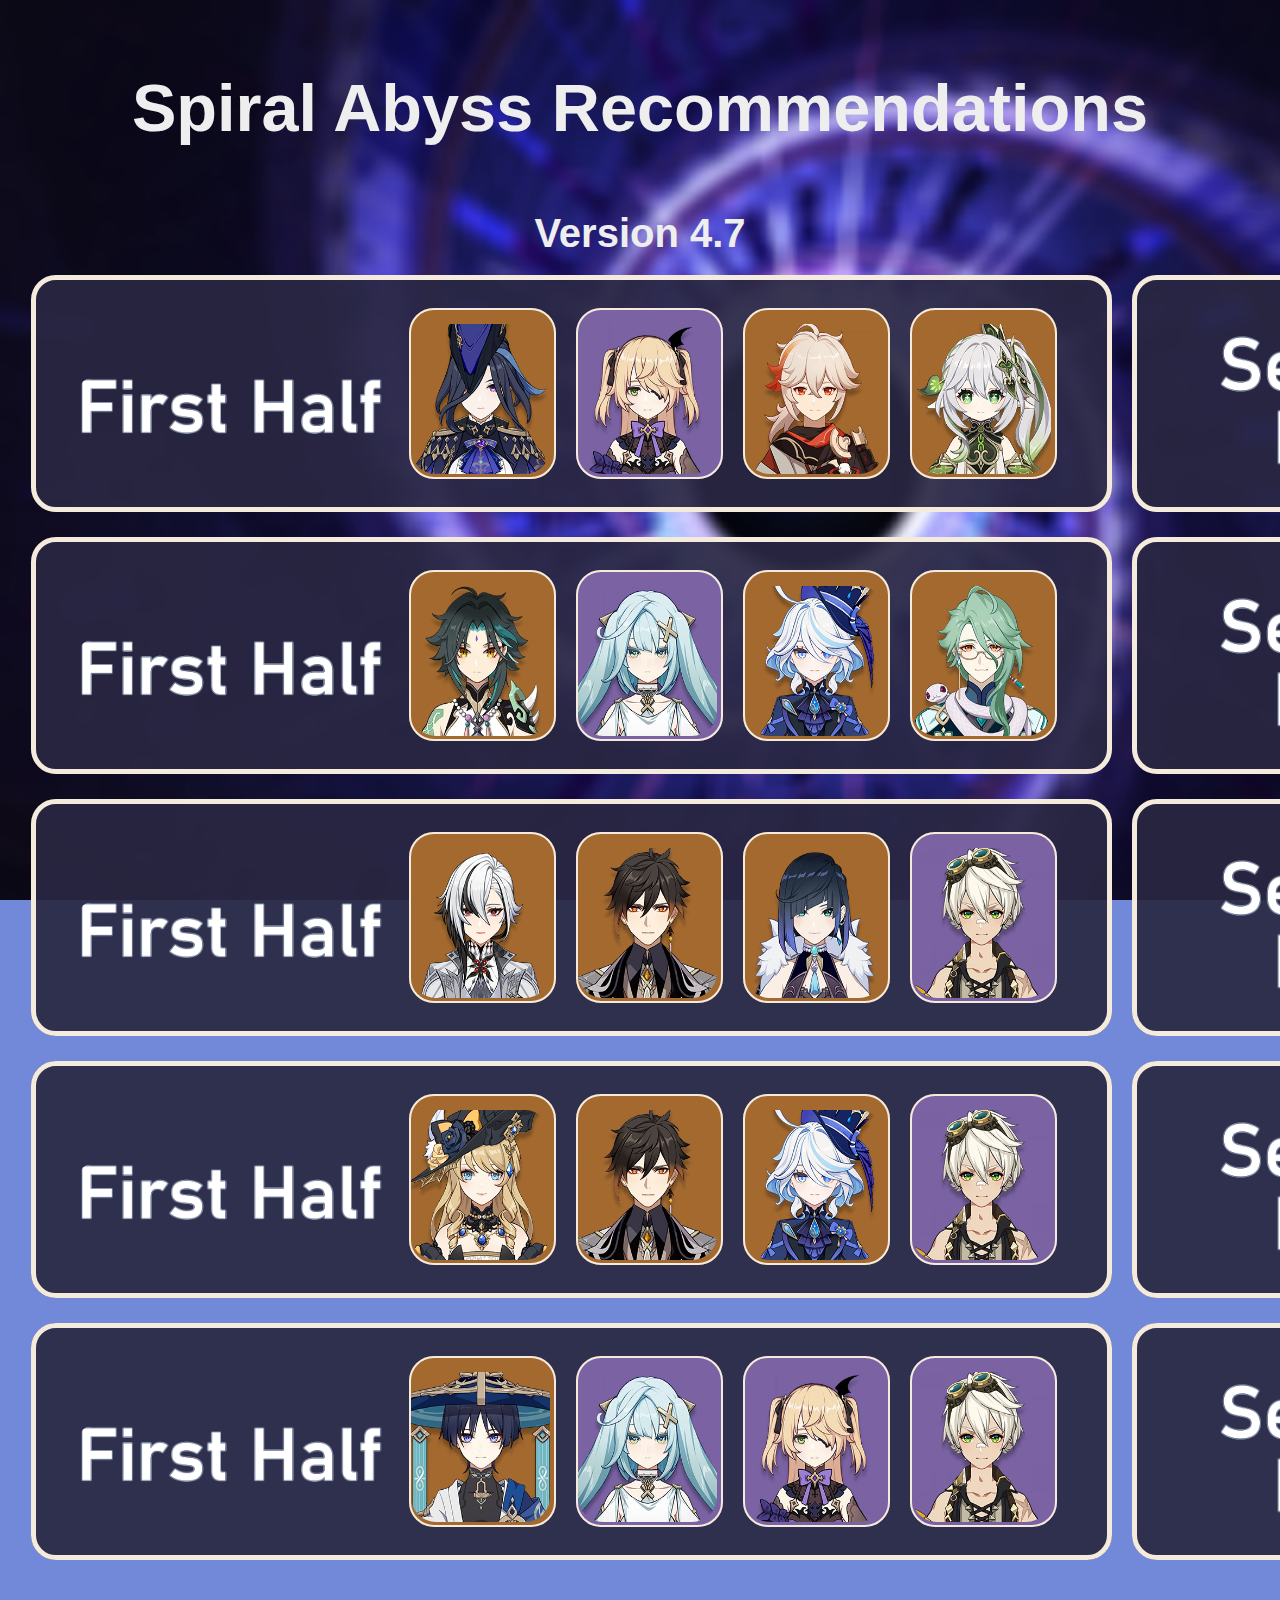
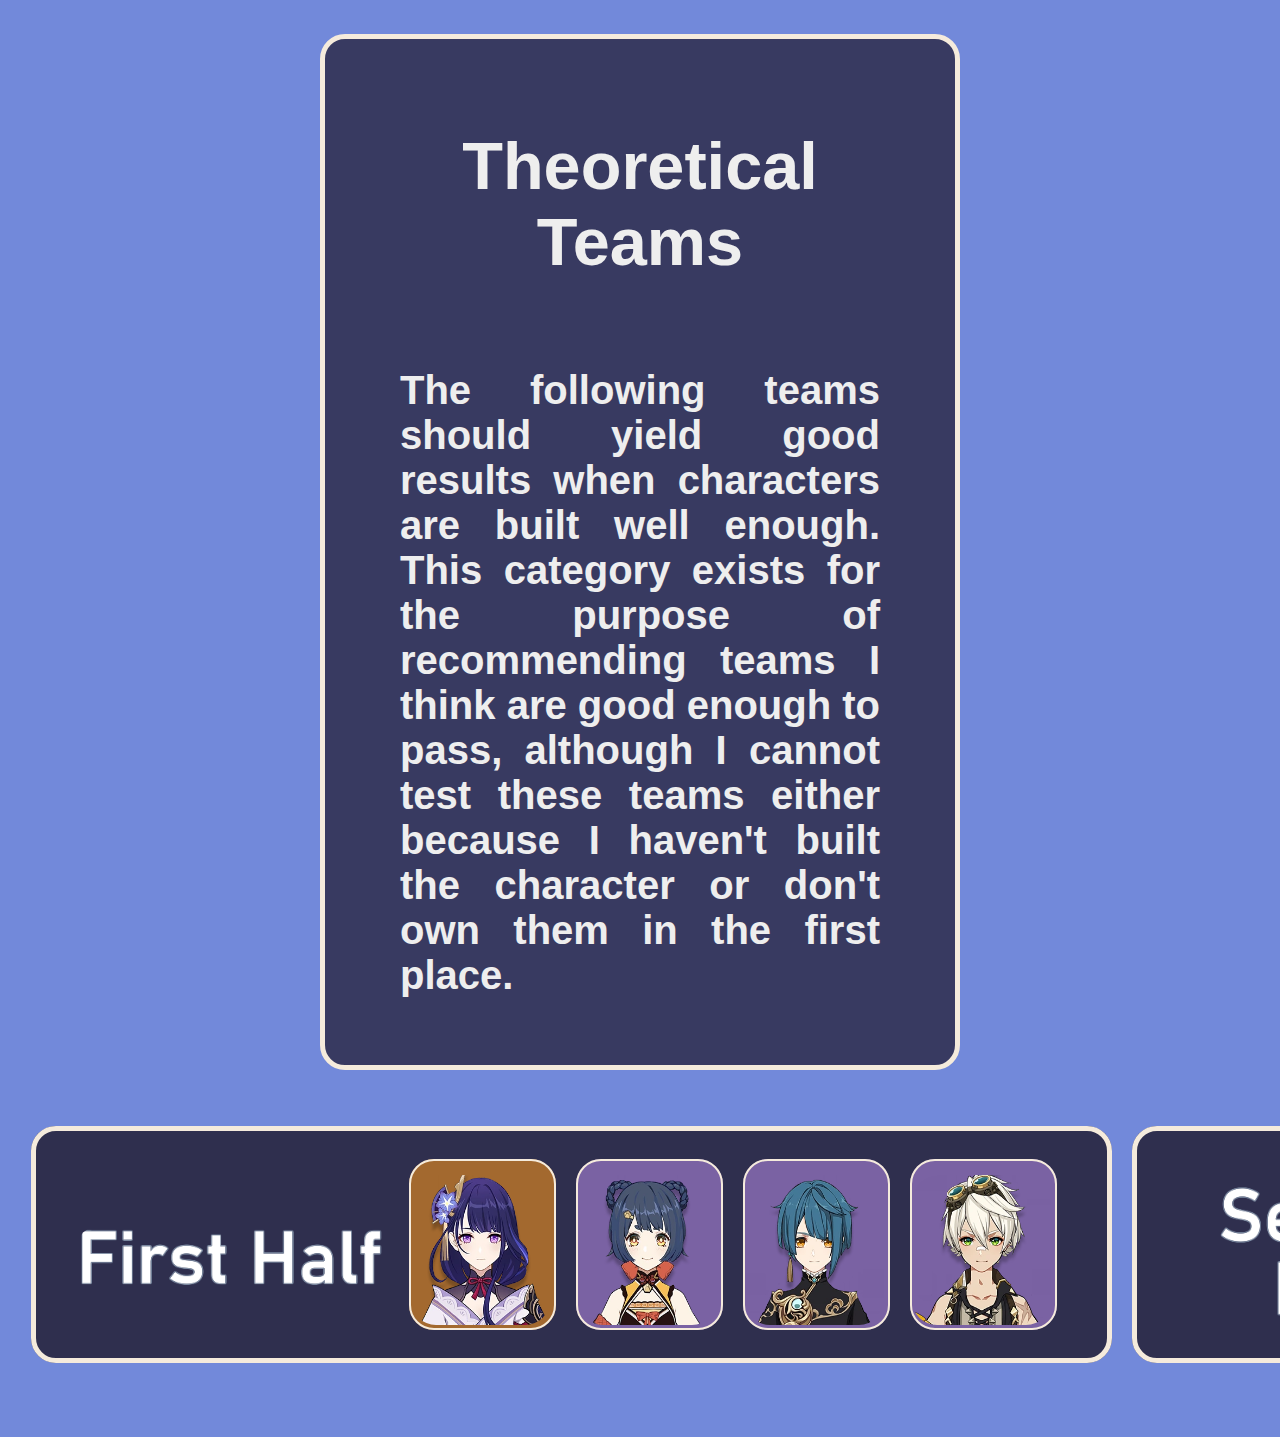
==== commit 54766735: "Update v4.7.html" ====
--- a/v4.7.html
+++ b/v4.7.html
@@ -11,7 +11,7 @@
 		<h2>Version 4.7</h2>
 		
 		<!-- Team 1 -->
-		<box>
+		<div class="teams"><box>
 			<img src="icons/fh.png" width="350">
 			<box2>
 				<img class="igh" src="icons/Clorinde_Icon.png" width="150" height="150">
@@ -39,10 +39,10 @@
 			<box2>
 				<img class="igh" src='icons/Baizhu_Icon.png' onmouseover="this.src='icons/Jean_Icon.png';" onmouseout="this.src='icons/Baizhu_Icon.png';" width="150" height="150">
 			</box2>
-		</box><br> <br> <br> <br> <br> <br>
+		</box></div><br> <br> <br> <br> <br> <br>
 		
 		<!-- Team 2 -->
-		<box>
+		<div class="teams"><box>
 			<img src="icons/fh.png" width="350">
 			<box2>
 				<img class="igh" src='icons/Xiao_Icon.png' onmouseover="this.src='icons/Wanderer_Icon.png';" onmouseout="this.src='icons/Xiao_Icon.png';" width="150" height="150">
@@ -70,10 +70,10 @@
 			<box3>
 				<img class="igh "src='icons/Yaoyao_Icon.png' onmouseover="this.src='icons/Collei_Icon.png';" onmouseout="this.src='icons/Yaoyao_Icon.png';" width="150" height="150">
 			</box3>
-		</box><br> <br> <br> <br> <br> <br>
+		</box></div><br> <br> <br> <br> <br> <br>
 		
 		<!-- Team 3 -->
-		<box>
+		<div class="teams"><box>
 			<img src="icons/fh.png" width="350">
 			<box2>
 				<img class="igh "src='icons/Arlecchino_Icon.png' onmouseover="this.src='icons/Yoimiya_Icon.png';" onmouseout="this.src='icons/Arlecchino_Icon.png';" width="150" height="150">
@@ -101,10 +101,10 @@
 			<box2>
 				<img class="igh" src='icons/Baizhu_Icon.png' onmouseover="this.src='icons/Sangonomiya_Kokomi_Icon.png';" onmouseout="this.src='icons/Baizhu_Icon.png';" width="150" height="150">
 			</box2>
-		</box><br> <br> <br> <br> <br> <br>
+		</box></div><br> <br> <br> <br> <br> <br>
 		
 		<!-- Team 4 -->
-		<box>
+		<div class="teams"><box>
 			<img src="icons/fh.png" width="350">
 			<box2>
 				<img class="igh" src="icons/Navia_Icon.png" width="150" height="150">
@@ -132,10 +132,10 @@
 			<box2>
 				<img class="igh "src='icons/Baizhu_Icon.png' onmouseover="this.src='icons/Yaoyao_Icon.png';" onmouseout="this.src='icons/Baizhu_Icon.png';" width="150" height="150">
 			</box2>
-		</box><br> <br> <br> <br> <br> <br>
+		</box></div><br> <br> <br> <br> <br> <br>
 		
 		<!-- Team 5 -->
-		<box>
+		<div class="teams"><box>
 			<img src="icons/fh.png" width="350">
 			<box2>
 				<img class="igh "src='icons/Wanderer_Icon.png' onmouseover="this.src='icons/Xiao_Icon.png';" onmouseout="this.src='icons/Wanderer_Icon.png';" width="150" height="150">
@@ -163,13 +163,13 @@
 			<box2>
 				<img class="igh "src='icons/Baizhu_Icon.png' onmouseover="this.src='icons/Bennett_Icon.png';" onmouseout="this.src='icons/Baizhu_Icon.png';" width="150" height="150">
 			</box2>
-		</box><br> <br> <br> <br> <br> <br>
+		</box></div><br> <br> <br> <br> <br> <br>
 		
 		<div class="txtbg"><h4>Theoretical Teams</h4>
-		<h5>The following teams should yield good results when characters are build well enough. This category exists for the purpose of recommending teams I think are good enough to pass, although I cannot test these teams either because I haven't build the character or don't own them in the first place.</h5></div>
+		<h5>The following teams should yield good results when characters are built well enough. This category exists for the purpose of recommending teams I think are good enough to pass, although I cannot test these teams either because I haven't built the character or don't own them in the first place.</h5></div>
 		
 		<!-- Team 6 -->
-		<box>
+		<div class="teams"><box>
 			<img src="icons/fh.png" width="350">
 			<box2>
 				<img class="igh "src='icons/Raiden_Shogun_Icon.png' onmouseover="this.src='icons/Tartaglia_Icon.png';" onmouseout="this.src='icons/Raiden_Shogun_Icon.png';" width="150" height="150">
@@ -197,7 +197,7 @@
 			<box2>
 				<img class="igh "src='icons/Baizhu_Icon.png' onmouseover="this.src='icons/Bennett_Icon.png';" onmouseout="this.src='icons/Baizhu_Icon.png';" width="150" height="150">
 			</box2>
-		</box><br> <br> <br> <br> <br> <br>
+		</box></div><br> <br> <br> <br> <br> <br>
 	</body>
 	</center>
 </html>
--- a/style/style.css
+++ b/style/style.css
@@ -1,4 +1,5 @@
 body {
+  height:50%;
   color: white;
   background-image: url("bg_unsharp.png");
   background-color: #7289da;
@@ -8,17 +9,27 @@
   font-family: Lato, Arial;
   text-align: center;
   margin: 20;
+  zoom: 1;
 }
 
 img {
   border-radius: 25px;
   transition: all .55s ease-in-out;
+  max-width: 14.5%;
+}
+
+.igh {
+  max-width: 6.3%;
 }
 
 .igh:hover {
   transform: scale(1.232);
   /*background: #292742;*/
   background: rgba(41,39,66,0.9999);
+}
+
+.teams {
+  min-width: 2200px;
 }
 
 /*.subs {
@@ -104,4 +115,4 @@
   border-radius: 25px;
   padding-top: 150px;
   margin: 10px;
-}+}
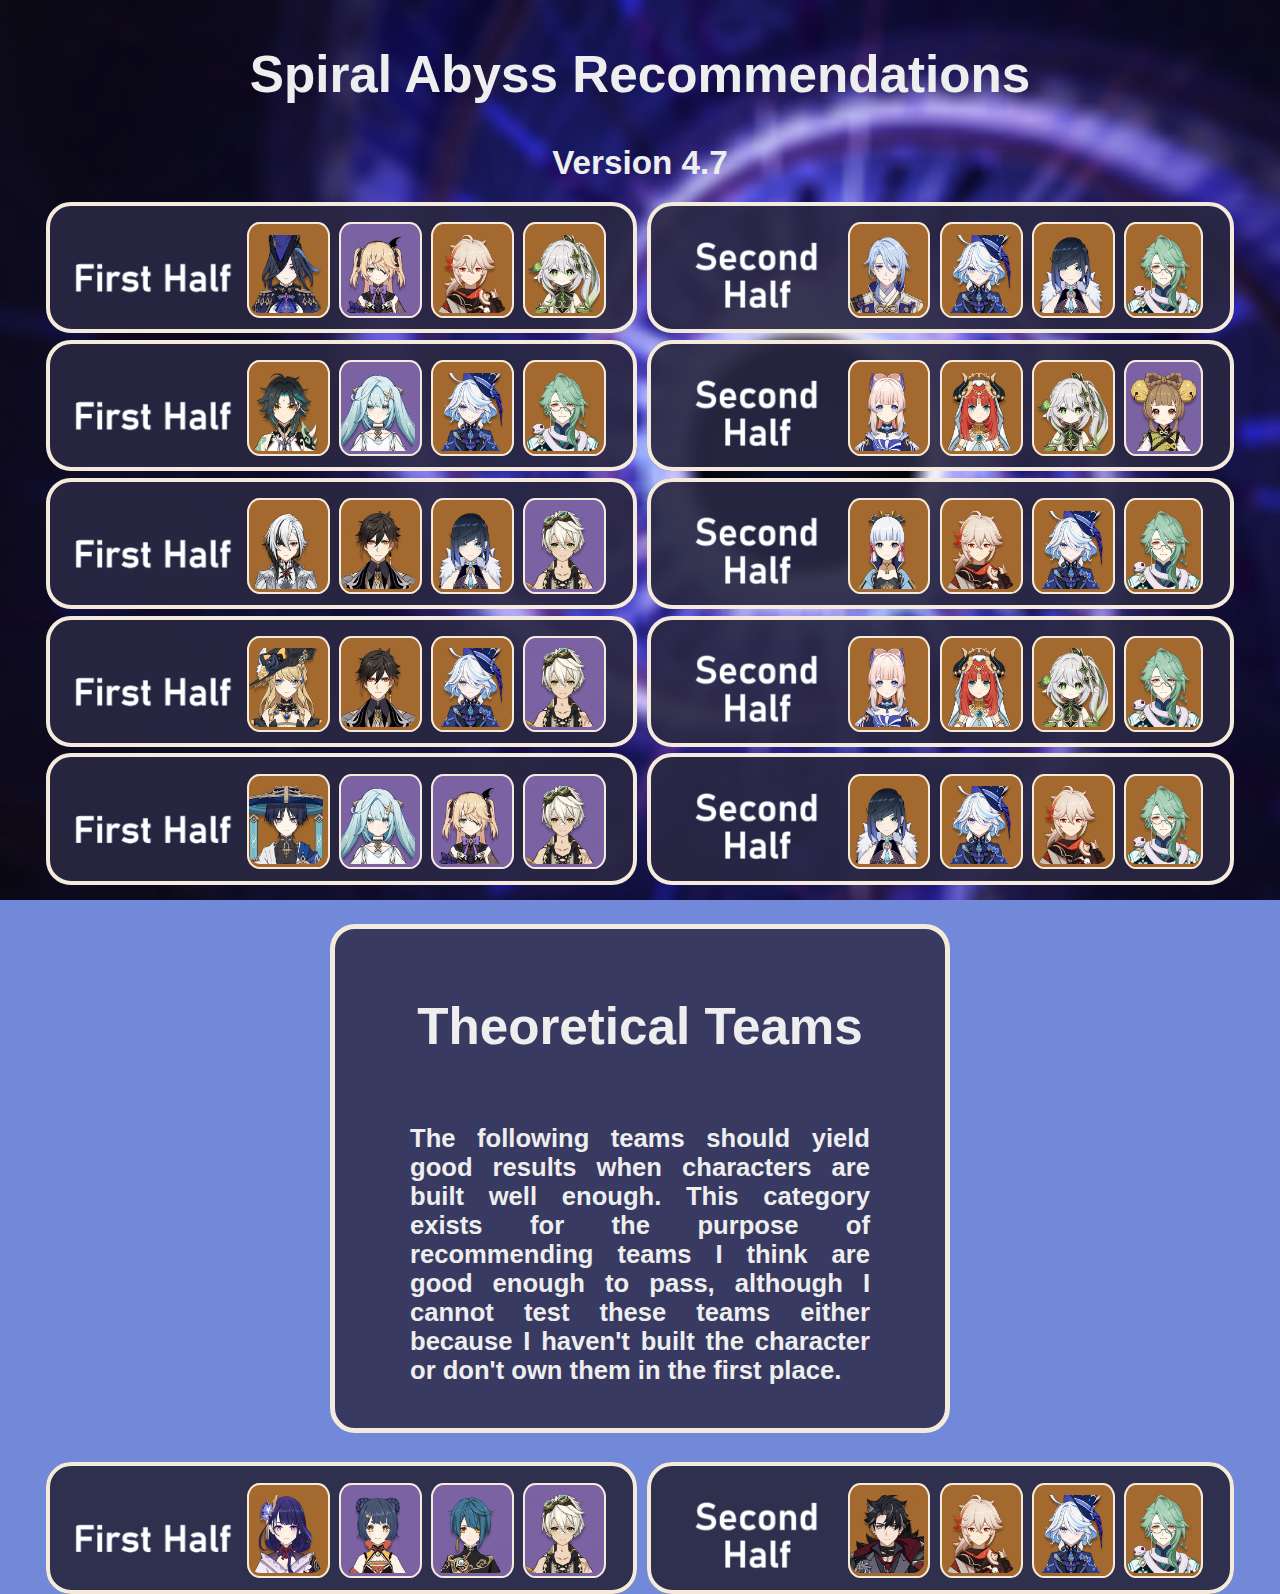
==== commit 0501817b: "Update v4.7.html" ====
--- a/v4.7.html
+++ b/v4.7.html
@@ -14,156 +14,156 @@
 		<div class="teams"><box>
 			<img src="icons/fh.png" width="350">
 			<box2>
-				<img class="igh" src="icons/Clorinde_Icon.png" width="150" height="150">
-			</box2>
-			<box3>
-				<img class="igh" src="icons/Fischl_Icon.png" width="150" height="150">
-			</box3>
-			<box2>
-				<img class="igh" src='icons/Kaedehara_Kazuha_Icon.png' onmouseover="this.src='icons/Sucrose_Icon.png';" onmouseout="this.src='icons/Kaedehara_Kazuha_Icon.png';" width="150" height="150">
-			</box2>
-			<box2>
-				<img class="igh "src='icons/Nahida_Icon.png' onmouseover="this.src='icons/Traveler_Icon.png';" onmouseout="this.src='icons/Nahida_Icon.png';" width="150" height="150">
-			</box2>
-		</box><box>
-			<img src="icons/sh.png" width="350">
-			<box2>
-				<img class="igh" src='icons/Kamisato_Ayato_Icon.png' onmouseover="this.src='icons/Neuvillette_Icon.png';" onmouseout="this.src='icons/Kamisato_Ayato_Icon.png';" width="150" height="150">
-			</box2>
-			<box2>
-				<img class="igh" src="icons/Furina_Icon.png" width="150" height="150">
-			</box2>
-			<box2>
-				<img class="igh" src='icons/Yelan_Icon.png' onmouseover="this.src='icons/Xingqiu_Icon.png';" onmouseout="this.src='icons/Yelan_Icon.png';" width="150" height="150">
-			</box2>
-			<box2>
-				<img class="igh" src='icons/Baizhu_Icon.png' onmouseover="this.src='icons/Jean_Icon.png';" onmouseout="this.src='icons/Baizhu_Icon.png';" width="150" height="150">
-			</box2>
-		</box></div><br> <br> <br> <br> <br> <br>
+				<img class="igh" src="icons/Clorinde_Icon.png" width="150">
+			</box2>
+			<box3>
+				<img class="igh" src="icons/Fischl_Icon.png" width="150">
+			</box3>
+			<box2>
+				<img class="igh" src='icons/Kaedehara_Kazuha_Icon.png' onmouseover="this.src='icons/Sucrose_Icon.png';" onmouseout="this.src='icons/Kaedehara_Kazuha_Icon.png';" width="150">
+			</box2>
+			<box2>
+				<img class="igh "src='icons/Nahida_Icon.png' onmouseover="this.src='icons/Traveler_Icon.png';" onmouseout="this.src='icons/Nahida_Icon.png';" width="150">
+			</box2>
+		</box><box>
+			<img src="icons/sh.png" width="350">
+			<box2>
+				<img class="igh" src='icons/Kamisato_Ayato_Icon.png' onmouseover="this.src='icons/Neuvillette_Icon.png';" onmouseout="this.src='icons/Kamisato_Ayato_Icon.png';" width="150">
+			</box2>
+			<box2>
+				<img class="igh" src="icons/Furina_Icon.png" width="150">
+			</box2>
+			<box2>
+				<img class="igh" src='icons/Yelan_Icon.png' onmouseover="this.src='icons/Xingqiu_Icon.png';" onmouseout="this.src='icons/Yelan_Icon.png';" width="150">
+			</box2>
+			<box2>
+				<img class="igh" src='icons/Baizhu_Icon.png' onmouseover="this.src='icons/Jean_Icon.png';" onmouseout="this.src='icons/Baizhu_Icon.png';" width="150">
+			</box2>
+		</box></div><div class="empty"></div>
 		
 		<!-- Team 2 -->
 		<div class="teams"><box>
 			<img src="icons/fh.png" width="350">
 			<box2>
-				<img class="igh" src='icons/Xiao_Icon.png' onmouseover="this.src='icons/Wanderer_Icon.png';" onmouseout="this.src='icons/Xiao_Icon.png';" width="150" height="150">
-			</box2>
-			<box3>
-				<img class="igh" src="icons/Faruzan_Icon.png" width="150" height="150">
-			</box3>
-			<box2>
-				<img class="igh" src="icons/Furina_Icon.png" width="150" height="150">
-			</box2>
-			<box2>
-				<img class="igh" src='icons/Baizhu_Icon.png' onmouseover="this.src='icons/Jean_Icon.png';" onmouseout="this.src='icons/Baizhu_Icon.png';" width="150" height="150">
-			</box2>
-		</box><box>
-			<img src="icons/sh.png" width="350">
-			<box2>
-				<img class="igh" src='icons/Sangonomiya_Kokomi_Icon.png' onmouseover="this.src='icons/Barbara_Icon.png';" onmouseout="this.src='icons/Sangonomiya_Kokomi_Icon.png';" width="150" height="150">
-			</box2>
-			<box2>
-				<img class="igh" src="icons/Nilou_Icon.png" width="150" height="150">
-			</box2>
-			<box2>
-				<img class="igh "src='icons/Nahida_Icon.png' onmouseover="this.src='icons/Traveler_Icon.png';" onmouseout="this.src='icons/Nahida_Icon.png';" width="150" height="150">
-			</box2>
-			<box3>
-				<img class="igh "src='icons/Yaoyao_Icon.png' onmouseover="this.src='icons/Collei_Icon.png';" onmouseout="this.src='icons/Yaoyao_Icon.png';" width="150" height="150">
-			</box3>
-		</box></div><br> <br> <br> <br> <br> <br>
+				<img class="igh" src='icons/Xiao_Icon.png' onmouseover="this.src='icons/Wanderer_Icon.png';" onmouseout="this.src='icons/Xiao_Icon.png';" width="150">
+			</box2>
+			<box3>
+				<img class="igh" src="icons/Faruzan_Icon.png" width="150">
+			</box3>
+			<box2>
+				<img class="igh" src="icons/Furina_Icon.png" width="150">
+			</box2>
+			<box2>
+				<img class="igh" src='icons/Baizhu_Icon.png' onmouseover="this.src='icons/Jean_Icon.png';" onmouseout="this.src='icons/Baizhu_Icon.png';" width="150">
+			</box2>
+		</box><box>
+			<img src="icons/sh.png" width="350">
+			<box2>
+				<img class="igh" src='icons/Sangonomiya_Kokomi_Icon.png' onmouseover="this.src='icons/Barbara_Icon.png';" onmouseout="this.src='icons/Sangonomiya_Kokomi_Icon.png';" width="150">
+			</box2>
+			<box2>
+				<img class="igh" src="icons/Nilou_Icon.png" width="150">
+			</box2>
+			<box2>
+				<img class="igh "src='icons/Nahida_Icon.png' onmouseover="this.src='icons/Traveler_Icon.png';" onmouseout="this.src='icons/Nahida_Icon.png';" width="150">
+			</box2>
+			<box3>
+				<img class="igh "src='icons/Yaoyao_Icon.png' onmouseover="this.src='icons/Collei_Icon.png';" onmouseout="this.src='icons/Yaoyao_Icon.png';" width="150">
+			</box3>
+		</box></div><div class="empty"></div>
 		
 		<!-- Team 3 -->
 		<div class="teams"><box>
 			<img src="icons/fh.png" width="350">
 			<box2>
-				<img class="igh "src='icons/Arlecchino_Icon.png' onmouseover="this.src='icons/Yoimiya_Icon.png';" onmouseout="this.src='icons/Arlecchino_Icon.png';" width="150" height="150">
-			</box2>
-			<box2>
-				<img class="igh "src='icons/Zhongli_Icon.png' onmouseover="this.src='icons/Diona_Icon.png';" onmouseout="this.src='icons/Zhongli_Icon.png';" width="150" height="150">
-			</box2>
-			<box2>
-				<img class="igh" src='icons/Yelan_Icon.png' onmouseover="this.src='icons/Xingqiu_Icon.png';" onmouseout="this.src='icons/Yelan_Icon.png';" width="150" height="150">
-			</box2>
-			<box3>
-				<img class="igh" src='icons/Bennett_Icon.png' onmouseover="this.src='icons/Yun_Jin_Icon.png';" onmouseout="this.src='icons/Bennett_Icon.png';" width="150" height="150">
-			</box3>
-		</box><box>
-			<img src="icons/sh.png" width="350">
-			<box2>
-				<img class="igh" src='icons/Kamisato_Ayaka_Icon.png' onmouseover="this.src='icons/Ganyu_Icon.png';" onmouseout="this.src='icons/Kamisato_Ayaka_Icon.png';" width="150" height="150">
-			</box2>
-			<box2>
-				<img class="igh" src='icons/Kaedehara_Kazuha_Icon.png' onmouseover="this.src='icons/Sucrose_Icon.png';" onmouseout="this.src='icons/Kaedehara_Kazuha_Icon.png';" width="150" height="150">
-			</box2>
-			<box2>
-				<img class="igh" src='icons/Furina_Icon.png' onmouseover="this.src='icons/Shenhe_Icon.png';" onmouseout="this.src='icons/Furina_Icon.png';" width="150" height="150">
-			</box2>
-			<box2>
-				<img class="igh" src='icons/Baizhu_Icon.png' onmouseover="this.src='icons/Sangonomiya_Kokomi_Icon.png';" onmouseout="this.src='icons/Baizhu_Icon.png';" width="150" height="150">
-			</box2>
-		</box></div><br> <br> <br> <br> <br> <br>
+				<img class="igh "src='icons/Arlecchino_Icon.png' onmouseover="this.src='icons/Yoimiya_Icon.png';" onmouseout="this.src='icons/Arlecchino_Icon.png';" width="150">
+			</box2>
+			<box2>
+				<img class="igh "src='icons/Zhongli_Icon.png' onmouseover="this.src='icons/Diona_Icon.png';" onmouseout="this.src='icons/Zhongli_Icon.png';" width="150">
+			</box2>
+			<box2>
+				<img class="igh" src='icons/Yelan_Icon.png' onmouseover="this.src='icons/Xingqiu_Icon.png';" onmouseout="this.src='icons/Yelan_Icon.png';" width="150">
+			</box2>
+			<box3>
+				<img class="igh" src='icons/Bennett_Icon.png' onmouseover="this.src='icons/Yun_Jin_Icon.png';" onmouseout="this.src='icons/Bennett_Icon.png';" width="150">
+			</box3>
+		</box><box>
+			<img src="icons/sh.png" width="350">
+			<box2>
+				<img class="igh" src='icons/Kamisato_Ayaka_Icon.png' onmouseover="this.src='icons/Ganyu_Icon.png';" onmouseout="this.src='icons/Kamisato_Ayaka_Icon.png';" width="150">
+			</box2>
+			<box2>
+				<img class="igh" src='icons/Kaedehara_Kazuha_Icon.png' onmouseover="this.src='icons/Sucrose_Icon.png';" onmouseout="this.src='icons/Kaedehara_Kazuha_Icon.png';" width="150">
+			</box2>
+			<box2>
+				<img class="igh" src='icons/Furina_Icon.png' onmouseover="this.src='icons/Shenhe_Icon.png';" onmouseout="this.src='icons/Furina_Icon.png';" width="150">
+			</box2>
+			<box2>
+				<img class="igh" src='icons/Baizhu_Icon.png' onmouseover="this.src='icons/Sangonomiya_Kokomi_Icon.png';" onmouseout="this.src='icons/Baizhu_Icon.png';" width="150">
+			</box2>
+		</box></div><div class="empty"></div>
 		
 		<!-- Team 4 -->
 		<div class="teams"><box>
 			<img src="icons/fh.png" width="350">
 			<box2>
-				<img class="igh" src="icons/Navia_Icon.png" width="150" height="150">
-			</box2>
-			<box2>
-				<img class="igh" src='icons/Zhongli_Icon.png' onmouseover="this.src='icons/Albedo_Icon.png';" onmouseout="this.src='icons/Zhongli_Icon.png';" width="150" height="150">
-			</box2>
-			<box2>
-				<img class="igh" src='icons/Furina_Icon.png' onmouseover="this.src='icons/Fischl_Icon.png';" onmouseout="this.src='icons/Furina_Icon.png';" width="150" height="150">
-			</box2>
-			<box3>
-				<img class="igh" src="icons/Bennett_Icon.png" width="150" height="150">
-			</box3>
-		</box><box>
-			<img src="icons/sh.png" width="350">
-			<box2>
-				<img class="igh" src='icons/Sangonomiya_Kokomi_Icon.png' onmouseover="this.src='icons/Barbara_Icon.png';" onmouseout="this.src='icons/Sangonomiya_Kokomi_Icon.png';" width="150" height="150">
-			</box2>
-			<box2>
-				<img class="igh" src="icons/Nilou_Icon.png" width="150" height="150">
-			</box2>
-			<box2>
-				<img class="igh "src='icons/Nahida_Icon.png' onmouseover="this.src='icons/Traveler_Icon.png';" onmouseout="this.src='icons/Nahida_Icon.png';" width="150" height="150">
-			</box2>
-			<box2>
-				<img class="igh "src='icons/Baizhu_Icon.png' onmouseover="this.src='icons/Yaoyao_Icon.png';" onmouseout="this.src='icons/Baizhu_Icon.png';" width="150" height="150">
-			</box2>
-		</box></div><br> <br> <br> <br> <br> <br>
+				<img class="igh" src="icons/Navia_Icon.png" width="150">
+			</box2>
+			<box2>
+				<img class="igh" src='icons/Zhongli_Icon.png' onmouseover="this.src='icons/Albedo_Icon.png';" onmouseout="this.src='icons/Zhongli_Icon.png';" width="150">
+			</box2>
+			<box2>
+				<img class="igh" src='icons/Furina_Icon.png' onmouseover="this.src='icons/Fischl_Icon.png';" onmouseout="this.src='icons/Furina_Icon.png';" width="150">
+			</box2>
+			<box3>
+				<img class="igh" src="icons/Bennett_Icon.png" width="150">
+			</box3>
+		</box><box>
+			<img src="icons/sh.png" width="350">
+			<box2>
+				<img class="igh" src='icons/Sangonomiya_Kokomi_Icon.png' onmouseover="this.src='icons/Barbara_Icon.png';" onmouseout="this.src='icons/Sangonomiya_Kokomi_Icon.png';" width="150">
+			</box2>
+			<box2>
+				<img class="igh" src="icons/Nilou_Icon.png" width="150">
+			</box2>
+			<box2>
+				<img class="igh "src='icons/Nahida_Icon.png' onmouseover="this.src='icons/Traveler_Icon.png';" onmouseout="this.src='icons/Nahida_Icon.png';" width="150">
+			</box2>
+			<box2>
+				<img class="igh "src='icons/Baizhu_Icon.png' onmouseover="this.src='icons/Yaoyao_Icon.png';" onmouseout="this.src='icons/Baizhu_Icon.png';" width="150">
+			</box2>
+		</box></div><div class="empty"></div>
 		
 		<!-- Team 5 -->
 		<div class="teams"><box>
 			<img src="icons/fh.png" width="350">
 			<box2>
-				<img class="igh "src='icons/Wanderer_Icon.png' onmouseover="this.src='icons/Xiao_Icon.png';" onmouseout="this.src='icons/Wanderer_Icon.png';" width="150" height="150">
-			</box2>
-			<box3>
-				<img class="igh" src="icons/Faruzan_Icon.png" width="150" height="150">
-			</box3>
-			<box3>
-				<img class="igh" src="icons/Fischl_Icon.png" width="150" height="150">
-			</box3>
-			<box3>
-				<img class="igh" src="icons/Bennett_Icon.png" width="150" height="150">
-			</box3>
-		</box><box>
-			<img src="icons/sh.png" width="350">
-			<box2>
-				<img class="igh "src='icons/Yelan_Icon.png' onmouseover="this.src='icons/Sangonomiya_Kokomi_Icon.png';" onmouseout="this.src='icons/Yelan_Icon.png';" width="150" height="150">
-			</box2>
-			<box2>
-				<img class="igh" src='icons/Furina_Icon.png' onmouseover="this.src='icons/Mona_Icon.png';" onmouseout="this.src='icons/Furina_Icon.png';" width="150" height="150">
-			</box2>
-			<box2>
-				<img class="igh" src='icons/Kaedehara_Kazuha_Icon.png' onmouseover="this.src='icons/Sucrose_Icon.png';" onmouseout="this.src='icons/Kaedehara_Kazuha_Icon.png';" width="150" height="150">
-			</box2>
-			<box2>
-				<img class="igh "src='icons/Baizhu_Icon.png' onmouseover="this.src='icons/Bennett_Icon.png';" onmouseout="this.src='icons/Baizhu_Icon.png';" width="150" height="150">
-			</box2>
-		</box></div><br> <br> <br> <br> <br> <br>
+				<img class="igh "src='icons/Wanderer_Icon.png' onmouseover="this.src='icons/Xiao_Icon.png';" onmouseout="this.src='icons/Wanderer_Icon.png';" width="150">
+			</box2>
+			<box3>
+				<img class="igh" src="icons/Faruzan_Icon.png" width="150">
+			</box3>
+			<box3>
+				<img class="igh" src="icons/Fischl_Icon.png" width="150">
+			</box3>
+			<box3>
+				<img class="igh" src="icons/Bennett_Icon.png" width="150">
+			</box3>
+		</box><box>
+			<img src="icons/sh.png" width="350">
+			<box2>
+				<img class="igh "src='icons/Yelan_Icon.png' onmouseover="this.src='icons/Sangonomiya_Kokomi_Icon.png';" onmouseout="this.src='icons/Yelan_Icon.png';" width="150">
+			</box2>
+			<box2>
+				<img class="igh" src='icons/Furina_Icon.png' onmouseover="this.src='icons/Mona_Icon.png';" onmouseout="this.src='icons/Furina_Icon.png';" width="150">
+			</box2>
+			<box2>
+				<img class="igh" src='icons/Kaedehara_Kazuha_Icon.png' onmouseover="this.src='icons/Sucrose_Icon.png';" onmouseout="this.src='icons/Kaedehara_Kazuha_Icon.png';" width="150">
+			</box2>
+			<box2>
+				<img class="igh "src='icons/Baizhu_Icon.png' onmouseover="this.src='icons/Bennett_Icon.png';" onmouseout="this.src='icons/Baizhu_Icon.png';" width="150">
+			</box2>
+		</box></div><div class="empty"></div>
 		
 		<div class="txtbg"><h4>Theoretical Teams</h4>
 		<h5>The following teams should yield good results when characters are built well enough. This category exists for the purpose of recommending teams I think are good enough to pass, although I cannot test these teams either because I haven't built the character or don't own them in the first place.</h5></div>
@@ -172,32 +172,33 @@
 		<div class="teams"><box>
 			<img src="icons/fh.png" width="350">
 			<box2>
-				<img class="igh "src='icons/Raiden_Shogun_Icon.png' onmouseover="this.src='icons/Tartaglia_Icon.png';" onmouseout="this.src='icons/Raiden_Shogun_Icon.png';" width="150" height="150">
-			</box2>
-			<box3>
-				<img class="igh" src="icons/Xiangling_Icon.png" width="150" height="150">
-			</box3>
-			<box3>
-				<img class="igh "src='icons/Xingqiu_Icon.png' onmouseover="this.src='icons/Yelan_Icon.png';" onmouseout="this.src='icons/Xingqiu_Icon.png';" width="150" height="150">
-			</box3>
-			<box3>
-				<img class="igh" src="icons/Bennett_Icon.png" width="150" height="150">
-			</box3>
-		</box><box>
-			<img src="icons/sh.png" width="350">
-			<box2>
-				<img class="igh "src='icons/Wriothesley_Icon.png' onmouseover="this.src='icons/Ganyu_Icon.png';" onmouseout="this.src='icons/Wriothesley_Icon.png';" width="150" height="150">
-			</box2>
-			<box2>
-				<img class="igh" src='icons/Kaedehara_Kazuha_Icon.png' onmouseover="this.src='icons/Venti_Icon.png';" onmouseout="this.src='icons/Kaedehara_Kazuha_Icon.png';" width="150" height="150">
-			</box2>
-			<box2>
-				<img class="igh" src='icons/Furina_Icon.png' onmouseover="this.src='icons/Mona_Icon.png';" onmouseout="this.src='icons/Furina_Icon.png';" width="150" height="150">
-			</box2>
-			<box2>
-				<img class="igh "src='icons/Baizhu_Icon.png' onmouseover="this.src='icons/Bennett_Icon.png';" onmouseout="this.src='icons/Baizhu_Icon.png';" width="150" height="150">
-			</box2>
-		</box></div><br> <br> <br> <br> <br> <br>
+				<img class="igh "src='icons/Raiden_Shogun_Icon.png' onmouseover="this.src='icons/Tartaglia_Icon.png';" onmouseout="this.src='icons/Raiden_Shogun_Icon.png';" width="150">
+			</box2>
+			<box3>
+				<img class="igh" src="icons/Xiangling_Icon.png" width="150">
+			</box3>
+			<box3>
+				<img class="igh "src='icons/Xingqiu_Icon.png' onmouseover="this.src='icons/Yelan_Icon.png';" onmouseout="this.src='icons/Xingqiu_Icon.png';" width="150">
+			</box3>
+			<box3>
+				<img class="igh" src="icons/Bennett_Icon.png" width="150">
+			</box3>
+		</box><box>
+			<img src="icons/sh.png" width="350">
+			<box2>
+				<img class="igh "src='icons/Wriothesley_Icon.png' onmouseover="this.src='icons/Ganyu_Icon.png';" onmouseout="this.src='icons/Wriothesley_Icon.png';" width="150">
+			</box2>
+			<box2>
+				<img class="igh" src='icons/Kaedehara_Kazuha_Icon.png' onmouseover="this.src='icons/Venti_Icon.png';" onmouseout="this.src='icons/Kaedehara_Kazuha_Icon.png';" width="150">
+			</box2>
+			<box2>
+				<img class="igh" src='icons/Furina_Icon.png' onmouseover="this.src='icons/Mona_Icon.png';" onmouseout="this.src='icons/Furina_Icon.png';" width="150">
+			</box2>
+			<box2>
+				<img class="igh "src='icons/Baizhu_Icon.png' onmouseover="this.src='icons/Bennett_Icon.png';" onmouseout="this.src='icons/Baizhu_Icon.png';" width="150">
+			</box2>
+		</box></div><div class="empty"></div>
+	
 	</body>
 	</center>
 </html>
--- a/style/style.css
+++ b/style/style.css
@@ -13,13 +13,14 @@
 }
 
 img {
-  border-radius: 25px;
+  border-radius: 15%;
   transition: all .55s ease-in-out;
-  max-width: 14.5%;
+  max-width: 13.3%;
 }
 
 .igh {
-  max-width: 6.3%;
+  max-width: 6%;
+  aspect-ratio: 1 / 1.05;
 }
 
 .igh:hover {
@@ -28,11 +29,15 @@
   background: rgba(41,39,66,0.9999);
 }
 
-.teams {
-  min-width: 2200px;
+.empty{
+  margin-bottom: 4.5%;
 }
 
-/*.subs {
+/*.teams {
+  max-width: 150%;
+}
+
+.subs {
   position: relative;
   transition: all .2s ease-in-out;
 }
@@ -40,50 +45,50 @@
 img.subs:hover {
   transform: scale(1.232);
   background: #292742;
-}*/
+}
 
 .audio {
   right: 5;
   bottom: 5;
-}
+}*/
 
 .txtbg {
   border: 5px solid #f5ebdc;
   border-radius: 25px;
   background: rgba(41,39,66,0.8);
   text-align: center;
-  margin-left: 300px;
-  margin-right: 300px;
-  margin-bottom: 105px;
+  margin-left: 25%;
+  margin-right: 25%;
+  margin-bottom: 5%;
   padding-left: 75px;
   padding-right: 75px;
 }
 
 h1 {
-  padding-top: 50px;
-  padding-bottom: 20px;
+  padding-top: 2%;
+  padding-bottom: 0.5%;
   color: #eeeeee;
-  font-size:50pt;
+  font-size: 4vw;
 }
 
 h2 {
-  font-size:30pt;
-  padding-bottom: 35px;
+  font-size: 2.6vw;
+  padding-bottom: 2%;
   color: #eeeeee;
 }
 
 h3 {
-  font-size:20pt;
-  padding-bottom: 20px;
+  font-size:1.2vw;
+  padding-bottom: 0.5%;
 }
 
 h4 {
   color: #eeeeee;
-  font-size:50pt;
+  font-size: 4vw;
 }
 
 h5 {
-  font-size:30pt;
+  font-size: 2vw;
   color: #eeeeee;
   text-align: justify;
 }
@@ -91,28 +96,28 @@
 box {
   /*background-color: #292742;*/
   background: rgba(41,39,66,0.92);
-  border: 5px solid #f5ebdc;
+  border: 3pt solid #f5ebdc;
   border-radius: 25px;
-  padding-top: 180px;
-  padding-bottom: 30px;
-  padding-left: 40px;
-  padding-right: 40px;
-  margin-left: 10px;
-  margin-right: 10px;
+  padding-top: 7.5%;
+  padding-bottom: 1.1%;
+  padding-left: 1.8%;
+  padding-right: 1.8%;
+  margin-left: 0.4%;
+  margin-right: 0.4%;
 }
 
 box2 {
   background-color: #a3692f;
-  border: 2px solid #f5ebdc;
-  border-radius: 25px;
-  padding-top: 150px;
-  margin: 10px;
+  border: 1.5pt solid #f5ebdc;
+  border-radius: 15%;
+  padding-top: 6%;
+  margin: 0.38%;
 }
 
 box3 {
   background-color: #7a62a3;
-  border: 2px solid #f5ebdc;
-  border-radius: 25px;
-  padding-top: 150px;
-  margin: 10px;
+  border: 1.5pt solid #f5ebdc;
+  border-radius: 15%;
+  padding-top: 6%;
+  margin: 0.38%;
 }
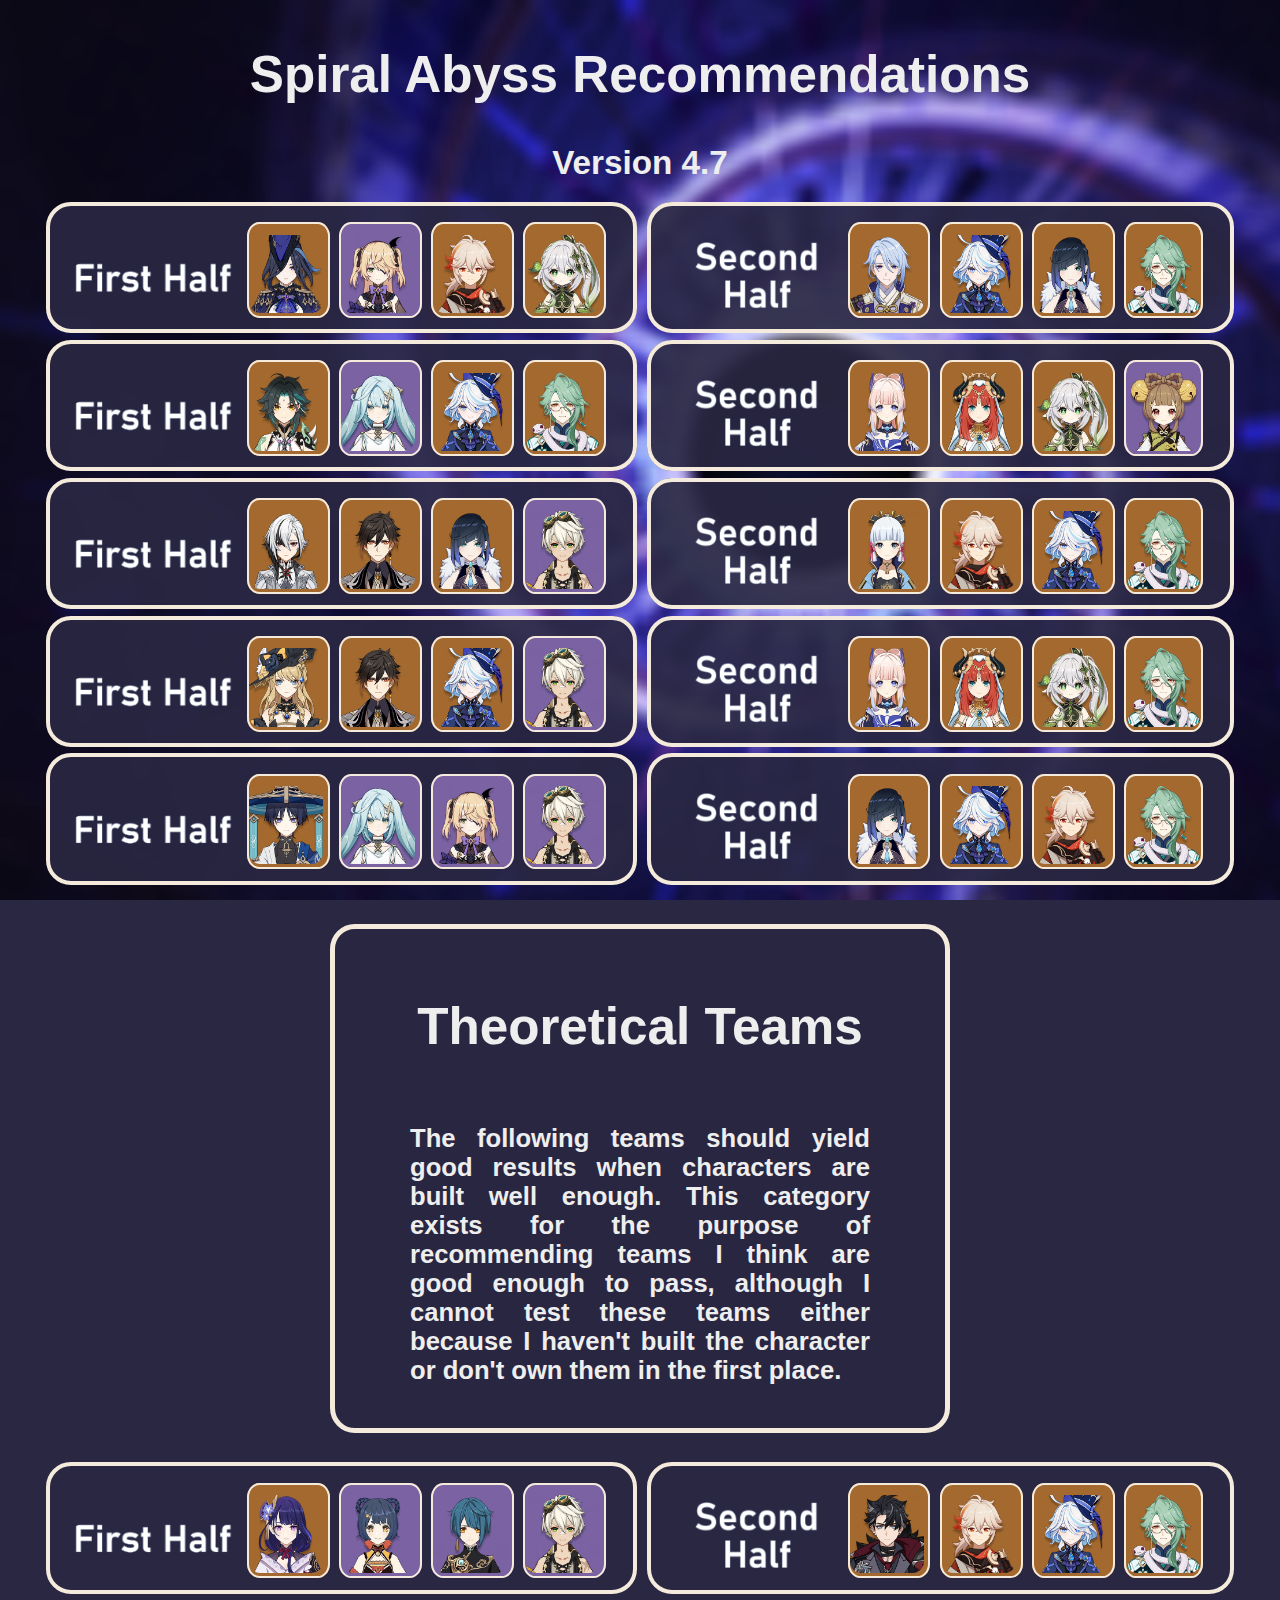
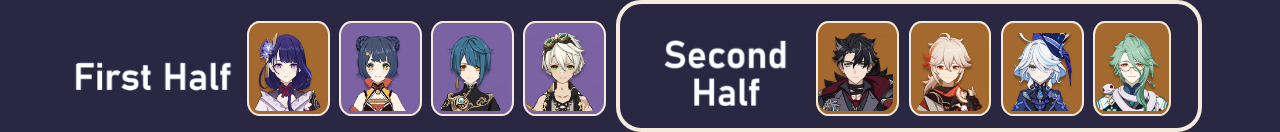
==== commit a5141fb7: "Update v4.7.html" ====
--- a/v4.7.html
+++ b/v4.7.html
@@ -14,13 +14,13 @@
 		<div class="teams"><box>
 			<img src="icons/fh.png" width="350">
 			<box2>
-				<img class="igh" src="icons/Clorinde_Icon.png" width="150">
-			</box2>
-			<box3>
-				<img class="igh" src="icons/Fischl_Icon.png" width="150">
-			</box3>
-			<box2>
-				<img class="igh" src='icons/Kaedehara_Kazuha_Icon.png' onmouseover="this.src='icons/Sucrose_Icon.png';" onmouseout="this.src='icons/Kaedehara_Kazuha_Icon.png';" width="150">
+				<a href="https://genshin-builds.com/en/character/clorinde" target="_blank"><img class="igh" src="icons/Clorinde_Icon.png" width="150"></a>
+			</box2>
+			<box3>
+				<a href="https://genshin-builds.com/en/character/fischl" target="_blank"><img class="igh" src="icons/Fischl_Icon.png" width="150"></a>
+			</box3>
+			<box2>
+				<a href="https://genshin-builds.com/en/character/kaedehara_kazuha" target="_blank"><img class="igh" src='icons/Kaedehara_Kazuha_Icon.png' onmouseover="this.src='icons/Sucrose_Icon.png';" onmouseout="this.src='icons/Kaedehara_Kazuha_Icon.png';" width="150"></a>
 			</box2>
 			<box2>
 				<img class="igh "src='icons/Nahida_Icon.png' onmouseover="this.src='icons/Traveler_Icon.png';" onmouseout="this.src='icons/Nahida_Icon.png';" width="150">
@@ -28,16 +28,16 @@
 		</box><box>
 			<img src="icons/sh.png" width="350">
 			<box2>
-				<img class="igh" src='icons/Kamisato_Ayato_Icon.png' onmouseover="this.src='icons/Neuvillette_Icon.png';" onmouseout="this.src='icons/Kamisato_Ayato_Icon.png';" width="150">
-			</box2>
-			<box2>
-				<img class="igh" src="icons/Furina_Icon.png" width="150">
-			</box2>
-			<box2>
-				<img class="igh" src='icons/Yelan_Icon.png' onmouseover="this.src='icons/Xingqiu_Icon.png';" onmouseout="this.src='icons/Yelan_Icon.png';" width="150">
-			</box2>
-			<box2>
-				<img class="igh" src='icons/Baizhu_Icon.png' onmouseover="this.src='icons/Jean_Icon.png';" onmouseout="this.src='icons/Baizhu_Icon.png';" width="150">
+				<a href="https://genshin-builds.com/en/character/kamisato_ayato" target="_blank"><img class="igh" src='icons/Kamisato_Ayato_Icon.png' onmouseover="this.src='icons/Neuvillette_Icon.png';" onmouseout="this.src='icons/Kamisato_Ayato_Icon.png';" width="150"></a>
+			</box2>
+			<box2>
+				<a href="https://genshin-builds.com/en/character/furina" target="_blank"><img class="igh" src="icons/Furina_Icon.png" width="150"></a>
+			</box2>
+			<box2>
+				<a href="https://genshin-builds.com/en/character/yelan" target="_blank"><img class="igh" src='icons/Yelan_Icon.png' onmouseover="this.src='icons/Xingqiu_Icon.png';" onmouseout="this.src='icons/Yelan_Icon.png';" width="150"></a>
+			</box2>
+			<box2>
+				<a href="https://genshin-builds.com/en/character/baizhu" target="_blank"><img class="igh" src='icons/Baizhu_Icon.png' onmouseover="this.src='icons/Jean_Icon.png';" onmouseout="this.src='icons/Baizhu_Icon.png';" width="150"></a>
 			</box2>
 		</box></div><div class="empty"></div>
 		
@@ -45,30 +45,30 @@
 		<div class="teams"><box>
 			<img src="icons/fh.png" width="350">
 			<box2>
-				<img class="igh" src='icons/Xiao_Icon.png' onmouseover="this.src='icons/Wanderer_Icon.png';" onmouseout="this.src='icons/Xiao_Icon.png';" width="150">
-			</box2>
-			<box3>
-				<img class="igh" src="icons/Faruzan_Icon.png" width="150">
-			</box3>
-			<box2>
-				<img class="igh" src="icons/Furina_Icon.png" width="150">
-			</box2>
-			<box2>
-				<img class="igh" src='icons/Baizhu_Icon.png' onmouseover="this.src='icons/Jean_Icon.png';" onmouseout="this.src='icons/Baizhu_Icon.png';" width="150">
-			</box2>
-		</box><box>
-			<img src="icons/sh.png" width="350">
-			<box2>
-				<img class="igh" src='icons/Sangonomiya_Kokomi_Icon.png' onmouseover="this.src='icons/Barbara_Icon.png';" onmouseout="this.src='icons/Sangonomiya_Kokomi_Icon.png';" width="150">
-			</box2>
-			<box2>
-				<img class="igh" src="icons/Nilou_Icon.png" width="150">
-			</box2>
-			<box2>
-				<img class="igh "src='icons/Nahida_Icon.png' onmouseover="this.src='icons/Traveler_Icon.png';" onmouseout="this.src='icons/Nahida_Icon.png';" width="150">
-			</box2>
-			<box3>
-				<img class="igh "src='icons/Yaoyao_Icon.png' onmouseover="this.src='icons/Collei_Icon.png';" onmouseout="this.src='icons/Yaoyao_Icon.png';" width="150">
+				<a href="https://genshin-builds.com/en/character/xiao" target="_blank"><img class="igh" src='icons/Xiao_Icon.png' onmouseover="this.src='icons/Wanderer_Icon.png';" onmouseout="this.src='icons/Xiao_Icon.png';" width="150"></a>
+			</box2>
+			<box3>
+				<a href="https://genshin-builds.com/en/character/faruzan" target="_blank"><img class="igh" src="icons/Faruzan_Icon.png" width="150"></a>
+			</box3>
+			<box2>
+				<a href="https://genshin-builds.com/en/character/furina" target="_blank"><img class="igh" src="icons/Furina_Icon.png" width="150"></a>
+			</box2>
+			<box2>
+				<a href="https://genshin-builds.com/en/character/baizhu" target="_blank"><img class="igh" src='icons/Baizhu_Icon.png' onmouseover="this.src='icons/Jean_Icon.png';" onmouseout="this.src='icons/Baizhu_Icon.png';" width="150"></a>
+			</box2>
+		</box><box>
+			<img src="icons/sh.png" width="350">
+			<box2>
+				<a href="https://genshin-builds.com/en/character/sangonomiya_kokomi" target="_blank"><img class="igh" src='icons/Sangonomiya_Kokomi_Icon.png' onmouseover="this.src='icons/Barbara_Icon.png';" onmouseout="this.src='icons/Sangonomiya_Kokomi_Icon.png';" width="150"></a>
+			</box2>
+			<box2>
+				<a href="https://genshin-builds.com/en/character/nilou" target="_blank"><img class="igh" src="icons/Nilou_Icon.png" width="150"></a>
+			</box2>
+			<box2>
+				<a href="https://genshin-builds.com/en/character/nahida" target="_blank"><img class="igh "src='icons/Nahida_Icon.png' onmouseover="this.src='icons/Traveler_Icon.png';" onmouseout="this.src='icons/Nahida_Icon.png';" width="150"></a>
+			</box2>
+			<box3>
+				<a href="https://genshin-builds.com/en/character/yaoyao" target="_blank"><img class="igh "src='icons/Yaoyao_Icon.png' onmouseover="this.src='icons/Collei_Icon.png';" onmouseout="this.src='icons/Yaoyao_Icon.png';" width="150"></a>
 			</box3>
 		</box></div><div class="empty"></div>
 		
@@ -76,30 +76,30 @@
 		<div class="teams"><box>
 			<img src="icons/fh.png" width="350">
 			<box2>
-				<img class="igh "src='icons/Arlecchino_Icon.png' onmouseover="this.src='icons/Yoimiya_Icon.png';" onmouseout="this.src='icons/Arlecchino_Icon.png';" width="150">
-			</box2>
-			<box2>
-				<img class="igh "src='icons/Zhongli_Icon.png' onmouseover="this.src='icons/Diona_Icon.png';" onmouseout="this.src='icons/Zhongli_Icon.png';" width="150">
-			</box2>
-			<box2>
-				<img class="igh" src='icons/Yelan_Icon.png' onmouseover="this.src='icons/Xingqiu_Icon.png';" onmouseout="this.src='icons/Yelan_Icon.png';" width="150">
-			</box2>
-			<box3>
-				<img class="igh" src='icons/Bennett_Icon.png' onmouseover="this.src='icons/Yun_Jin_Icon.png';" onmouseout="this.src='icons/Bennett_Icon.png';" width="150">
-			</box3>
-		</box><box>
-			<img src="icons/sh.png" width="350">
-			<box2>
-				<img class="igh" src='icons/Kamisato_Ayaka_Icon.png' onmouseover="this.src='icons/Ganyu_Icon.png';" onmouseout="this.src='icons/Kamisato_Ayaka_Icon.png';" width="150">
-			</box2>
-			<box2>
-				<img class="igh" src='icons/Kaedehara_Kazuha_Icon.png' onmouseover="this.src='icons/Sucrose_Icon.png';" onmouseout="this.src='icons/Kaedehara_Kazuha_Icon.png';" width="150">
-			</box2>
-			<box2>
-				<img class="igh" src='icons/Furina_Icon.png' onmouseover="this.src='icons/Shenhe_Icon.png';" onmouseout="this.src='icons/Furina_Icon.png';" width="150">
-			</box2>
-			<box2>
-				<img class="igh" src='icons/Baizhu_Icon.png' onmouseover="this.src='icons/Sangonomiya_Kokomi_Icon.png';" onmouseout="this.src='icons/Baizhu_Icon.png';" width="150">
+				<a href="https://genshin-builds.com/en/character/arlecchino" target="_blank"><img class="igh "src='icons/Arlecchino_Icon.png' onmouseover="this.src='icons/Yoimiya_Icon.png';" onmouseout="this.src='icons/Arlecchino_Icon.png';" width="150"></a>
+			</box2>
+			<box2>
+				<a href="https://genshin-builds.com/en/character/zhongli" target="_blank"><img class="igh "src='icons/Zhongli_Icon.png' onmouseover="this.src='icons/Diona_Icon.png';" onmouseout="this.src='icons/Zhongli_Icon.png';" width="150"></a>
+			</box2>
+			<box2>
+				<a href="https://genshin-builds.com/en/character/yelan" target="_blank"><img class="igh" src='icons/Yelan_Icon.png' onmouseover="this.src='icons/Xingqiu_Icon.png';" onmouseout="this.src='icons/Yelan_Icon.png';" width="150"></a>
+			</box2>
+			<box3>
+				<a href="https://genshin-builds.com/en/character/bennett" target="_blank"><img class="igh" src='icons/Bennett_Icon.png' onmouseover="this.src='icons/Yun_Jin_Icon.png';" onmouseout="this.src='icons/Bennett_Icon.png';" width="150"></a>
+			</box3>
+		</box><box>
+			<img src="icons/sh.png" width="350">
+			<box2>
+				<a href="https://genshin-builds.com/en/character/kamisato_ayaka" target="_blank"><img class="igh" src='icons/Kamisato_Ayaka_Icon.png' onmouseover="this.src='icons/Ganyu_Icon.png';" onmouseout="this.src='icons/Kamisato_Ayaka_Icon.png';" width="150"></a>
+			</box2>
+			<box2>
+				<a href="https://genshin-builds.com/en/character/kaedehara_kazuha" target="_blank"><img class="igh" src='icons/Kaedehara_Kazuha_Icon.png' onmouseover="this.src='icons/Sucrose_Icon.png';" onmouseout="this.src='icons/Kaedehara_Kazuha_Icon.png';" width="150"></a>
+			</box2>
+			<box2>
+				<a href="https://genshin-builds.com/en/character/furina" target="_blank"><img class="igh" src='icons/Furina_Icon.png' onmouseover="this.src='icons/Shenhe_Icon.png';" onmouseout="this.src='icons/Furina_Icon.png';" width="150"></a>
+			</box2>
+			<box2>
+				<a href="https://genshin-builds.com/en/character/baizhu" target="_blank"><img class="igh" src='icons/Baizhu_Icon.png' onmouseover="this.src='icons/Sangonomiya_Kokomi_Icon.png';" onmouseout="this.src='icons/Baizhu_Icon.png';" width="150"></a>
 			</box2>
 		</box></div><div class="empty"></div>
 		
@@ -107,30 +107,30 @@
 		<div class="teams"><box>
 			<img src="icons/fh.png" width="350">
 			<box2>
-				<img class="igh" src="icons/Navia_Icon.png" width="150">
-			</box2>
-			<box2>
-				<img class="igh" src='icons/Zhongli_Icon.png' onmouseover="this.src='icons/Albedo_Icon.png';" onmouseout="this.src='icons/Zhongli_Icon.png';" width="150">
-			</box2>
-			<box2>
-				<img class="igh" src='icons/Furina_Icon.png' onmouseover="this.src='icons/Fischl_Icon.png';" onmouseout="this.src='icons/Furina_Icon.png';" width="150">
-			</box2>
-			<box3>
-				<img class="igh" src="icons/Bennett_Icon.png" width="150">
-			</box3>
-		</box><box>
-			<img src="icons/sh.png" width="350">
-			<box2>
-				<img class="igh" src='icons/Sangonomiya_Kokomi_Icon.png' onmouseover="this.src='icons/Barbara_Icon.png';" onmouseout="this.src='icons/Sangonomiya_Kokomi_Icon.png';" width="150">
-			</box2>
-			<box2>
-				<img class="igh" src="icons/Nilou_Icon.png" width="150">
-			</box2>
-			<box2>
-				<img class="igh "src='icons/Nahida_Icon.png' onmouseover="this.src='icons/Traveler_Icon.png';" onmouseout="this.src='icons/Nahida_Icon.png';" width="150">
-			</box2>
-			<box2>
-				<img class="igh "src='icons/Baizhu_Icon.png' onmouseover="this.src='icons/Yaoyao_Icon.png';" onmouseout="this.src='icons/Baizhu_Icon.png';" width="150">
+				<a href="https://genshin-builds.com/en/character/navia" target="_blank"><img class="igh" src="icons/Navia_Icon.png" width="150"></a>
+			</box2>
+			<box2>
+				<a href="https://genshin-builds.com/en/character/zhongli" target="_blank"><img class="igh" src='icons/Zhongli_Icon.png' onmouseover="this.src='icons/Albedo_Icon.png';" onmouseout="this.src='icons/Zhongli_Icon.png';" width="150"></a>
+			</box2>
+			<box2>
+				<a href="https://genshin-builds.com/en/character/furina" target="_blank"><img class="igh" src='icons/Furina_Icon.png' onmouseover="this.src='icons/Fischl_Icon.png';" onmouseout="this.src='icons/Furina_Icon.png';" width="150"></a>
+			</box2>
+			<box3>
+				<a href="https://genshin-builds.com/en/character/bennett" target="_blank"><img class="igh" src="icons/Bennett_Icon.png" width="150"></a>
+			</box3>
+		</box><box>
+			<img src="icons/sh.png" width="350">
+			<box2>
+				<a href="https://genshin-builds.com/en/character/sangonomiya_kokomi" target="_blank"><img class="igh" src='icons/Sangonomiya_Kokomi_Icon.png' onmouseover="this.src='icons/Barbara_Icon.png';" onmouseout="this.src='icons/Sangonomiya_Kokomi_Icon.png';" width="150"></a>
+			</box2>
+			<box2>
+				<a href="https://genshin-builds.com/en/character/nilou" target="_blank"><img class="igh" src="icons/Nilou_Icon.png" width="150"></a>
+			</box2>
+			<box2>
+				<a href="https://genshin-builds.com/en/character/nahida" target="_blank"><img class="igh "src='icons/Nahida_Icon.png' onmouseover="this.src='icons/Traveler_Icon.png';" onmouseout="this.src='icons/Nahida_Icon.png';" width="150"></a>
+			</box2>
+			<box2>
+				<a href="https://genshin-builds.com/en/character/baizhu" target="_blank"><img class="igh "src='icons/Baizhu_Icon.png' onmouseover="this.src='icons/Yaoyao_Icon.png';" onmouseout="this.src='icons/Baizhu_Icon.png';" width="150"></a>
 			</box2>
 		</box></div><div class="empty"></div>
 		
@@ -138,30 +138,30 @@
 		<div class="teams"><box>
 			<img src="icons/fh.png" width="350">
 			<box2>
-				<img class="igh "src='icons/Wanderer_Icon.png' onmouseover="this.src='icons/Xiao_Icon.png';" onmouseout="this.src='icons/Wanderer_Icon.png';" width="150">
-			</box2>
-			<box3>
-				<img class="igh" src="icons/Faruzan_Icon.png" width="150">
-			</box3>
-			<box3>
-				<img class="igh" src="icons/Fischl_Icon.png" width="150">
-			</box3>
-			<box3>
-				<img class="igh" src="icons/Bennett_Icon.png" width="150">
-			</box3>
-		</box><box>
-			<img src="icons/sh.png" width="350">
-			<box2>
-				<img class="igh "src='icons/Yelan_Icon.png' onmouseover="this.src='icons/Sangonomiya_Kokomi_Icon.png';" onmouseout="this.src='icons/Yelan_Icon.png';" width="150">
-			</box2>
-			<box2>
-				<img class="igh" src='icons/Furina_Icon.png' onmouseover="this.src='icons/Mona_Icon.png';" onmouseout="this.src='icons/Furina_Icon.png';" width="150">
-			</box2>
-			<box2>
-				<img class="igh" src='icons/Kaedehara_Kazuha_Icon.png' onmouseover="this.src='icons/Sucrose_Icon.png';" onmouseout="this.src='icons/Kaedehara_Kazuha_Icon.png';" width="150">
-			</box2>
-			<box2>
-				<img class="igh "src='icons/Baizhu_Icon.png' onmouseover="this.src='icons/Bennett_Icon.png';" onmouseout="this.src='icons/Baizhu_Icon.png';" width="150">
+				<a href="https://genshin-builds.com/en/character/wanderer" target="_blank"><img class="igh "src='icons/Wanderer_Icon.png' onmouseover="this.src='icons/Xiao_Icon.png';" onmouseout="this.src='icons/Wanderer_Icon.png';" width="150"></a>
+			</box2>
+			<box3>
+				<a href="https://genshin-builds.com/en/character/faruzan" target="_blank"><img class="igh" src="icons/Faruzan_Icon.png" width="150"></a>
+			</box3>
+			<box3>
+				<a href="https://genshin-builds.com/en/character/fischl" target="_blank"><img class="igh" src="icons/Fischl_Icon.png" width="150"></a>
+			</box3>
+			<box3>
+				<a href="https://genshin-builds.com/en/character/bennett" target="_blank"><img class="igh" src="icons/Bennett_Icon.png" width="150"></a>
+			</box3>
+		</box><box>
+			<img src="icons/sh.png" width="350">
+			<box2>
+				<a href="https://genshin-builds.com/en/character/yelan" target="_blank"><img class="igh "src='icons/Yelan_Icon.png' onmouseover="this.src='icons/Sangonomiya_Kokomi_Icon.png';" onmouseout="this.src='icons/Yelan_Icon.png';" width="150"></a>
+			</box2>
+			<box2>
+				<a href="https://genshin-builds.com/en/character/furina" target="_blank"><img class="igh" src='icons/Furina_Icon.png' onmouseover="this.src='icons/Mona_Icon.png';" onmouseout="this.src='icons/Furina_Icon.png';" width="150"></a>
+			</box2>
+			<box2>
+				<a href="https://genshin-builds.com/en/character/kaedehara_kazuha" target="_blank"><img class="igh" src='icons/Kaedehara_Kazuha_Icon.png' onmouseover="this.src='icons/Sucrose_Icon.png';" onmouseout="this.src='icons/Kaedehara_Kazuha_Icon.png';" width="150"></a>
+			</box2>
+			<box2>
+				<a href="https://genshin-builds.com/en/character/baizhu" target="_blank"><img class="igh "src='icons/Baizhu_Icon.png' onmouseover="this.src='icons/Sangonomiya_Kokomi_Icon.png';" onmouseout="this.src='icons/Baizhu_Icon.png';" width="150"></a>
 			</box2>
 		</box></div><div class="empty"></div>
 		
@@ -170,6 +170,34 @@
 		
 		<!-- Team 6 -->
 		<div class="teams"><box>
+			<img src="icons/fh.png" width="350">
+			<box2>
+				<a href="https://genshin-builds.com/en/character/raiden_shogun" target="_blank"><img class="igh "src='icons/Raiden_Shogun_Icon.png' onmouseover="this.src='icons/Tartaglia_Icon.png';" onmouseout="this.src='icons/Raiden_Shogun_Icon.png';" width="150"></a>
+			</box2>
+			<box3>
+				<a href="https://genshin-builds.com/en/character/xiangling" target="_blank"><img class="igh" src="icons/Xiangling_Icon.png" width="150"></a>
+			</box3>
+			<box3>
+				<a href="https://genshin-builds.com/en/character/xingqiu" target="_blank"><img class="igh "src='icons/Xingqiu_Icon.png' onmouseover="this.src='icons/Yelan_Icon.png';" onmouseout="this.src='icons/Xingqiu_Icon.png';" width="150"></a>
+			</box3>
+			<box3>
+				<a href="https://genshin-builds.com/en/character/bennett" target="_blank"><img class="igh" src="icons/Bennett_Icon.png" width="150"></a>
+			</box3>
+		</box><box>
+			<img src="icons/sh.png" width="350">
+			<box2>
+				<a href="https://genshin-builds.com/en/character/wriothesley" target="_blank"><img class="igh "src='icons/Wriothesley_Icon.png' onmouseover="this.src='icons/Ganyu_Icon.png';" onmouseout="this.src='icons/Wriothesley_Icon.png';" width="150"></a>
+			</box2>
+			<box2>
+				<a href="https://genshin-builds.com/en/character/kaedehara_kazuha" target="_blank"><img class="igh" src='icons/Kaedehara_Kazuha_Icon.png' onmouseover="this.src='icons/Venti_Icon.png';" onmouseout="this.src='icons/Kaedehara_Kazuha_Icon.png';" width="150"></a>
+			</box2>
+			<box2>
+				<a href="https://genshin-builds.com/en/character/furina" target="_blank"><img class="igh" src='icons/Furina_Icon.png' onmouseover="this.src='icons/Mona_Icon.png';" onmouseout="this.src='icons/Furina_Icon.png';" width="150"></a>
+			</box2>
+			<box2>
+				<a href="https://genshin-builds.com/en/character/baizhu" target="_blank"><img class="igh "src='icons/Baizhu_Icon.png' onmouseover="this.src='icons/Bennett_Icon.png';" onmouseout="this.src='icons/Baizhu_Icon.png';" width="150"></a>
+			</box2>
+		</box></div><div class="empty"></div>
 			<img src="icons/fh.png" width="350">
 			<box2>
 				<img class="igh "src='icons/Raiden_Shogun_Icon.png' onmouseover="this.src='icons/Tartaglia_Icon.png';" onmouseout="this.src='icons/Raiden_Shogun_Icon.png';" width="150">
--- a/style/style.css
+++ b/style/style.css
@@ -2,7 +2,7 @@
   height:50%;
   color: white;
   background-image: url("bg_unsharp.png");
-  background-color: #7289da;
+  background-color: #292742;
   background-size: cover;
   background-repeat: no-repeat;
   background-attachment: fixed;
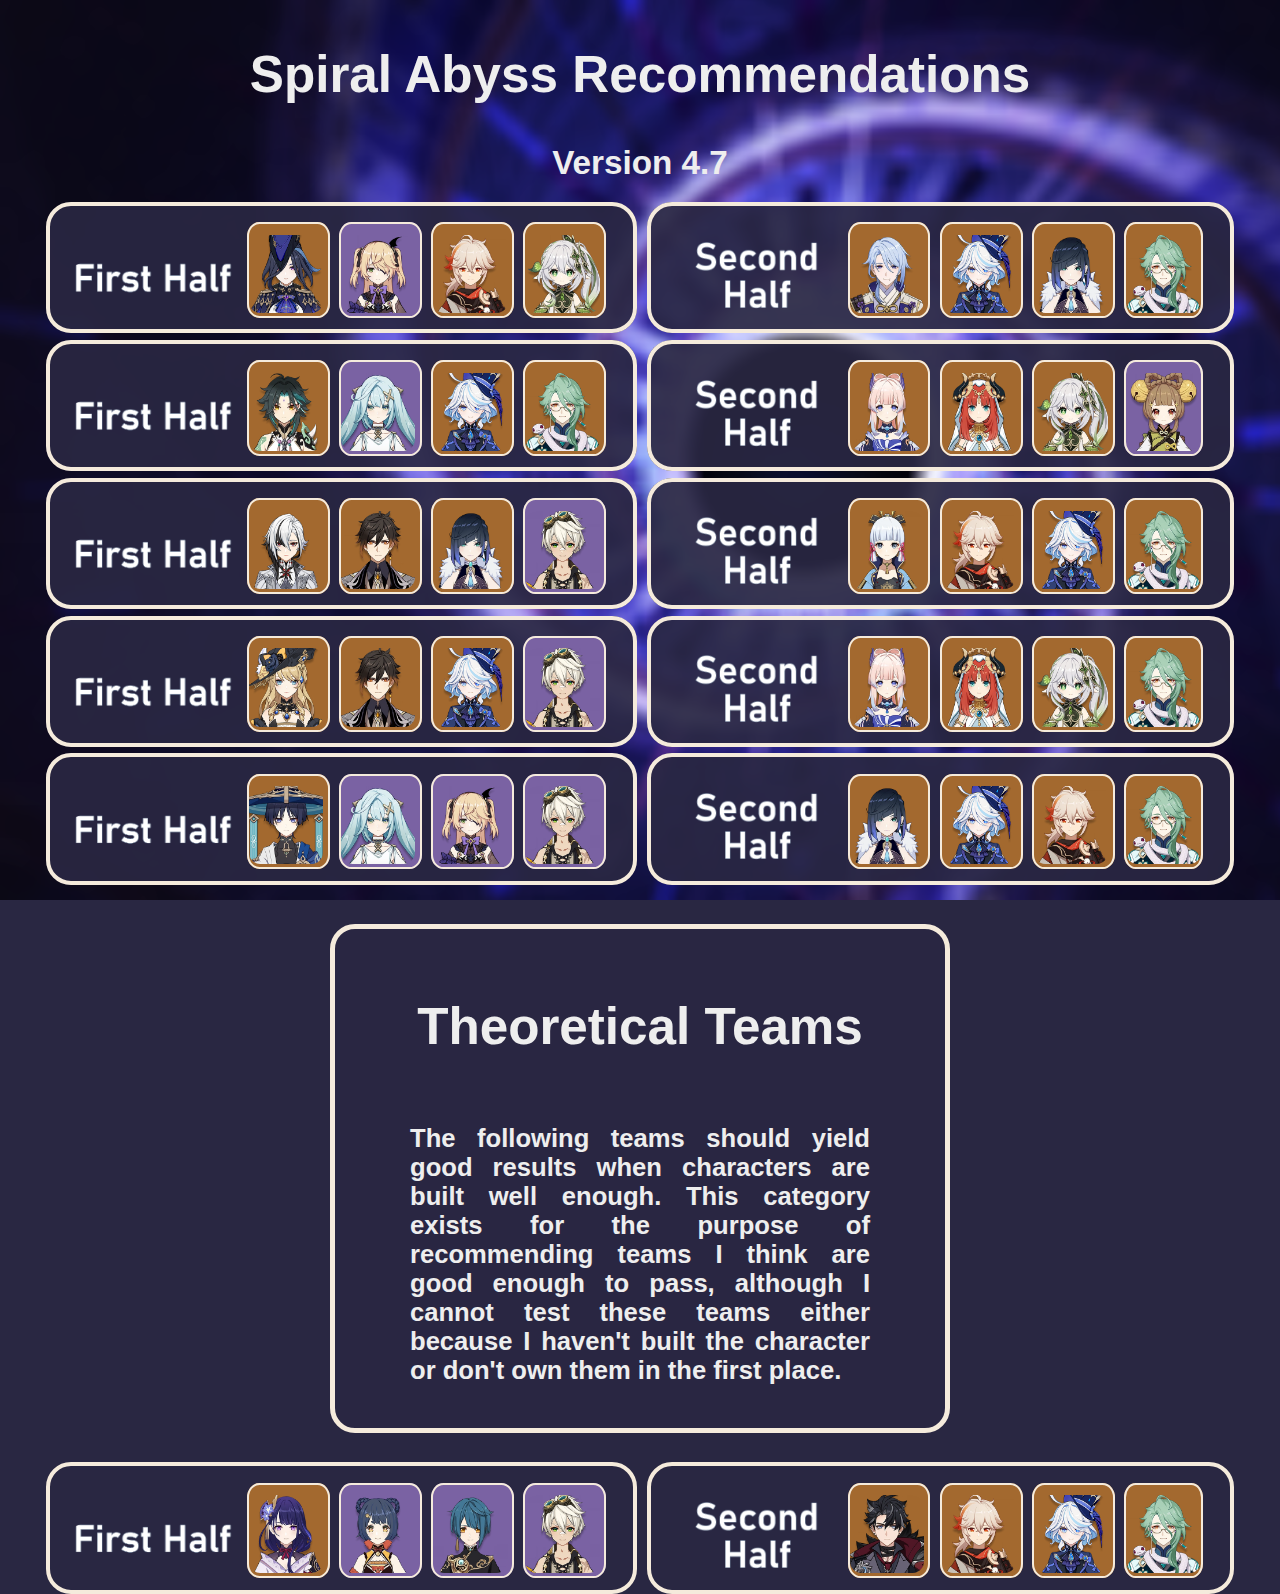
==== commit 5cefc1ed: "Update v4.7.html" ====
--- a/v4.7.html
+++ b/v4.7.html
@@ -198,34 +198,6 @@
 				<a href="https://genshin-builds.com/en/character/baizhu" target="_blank"><img class="igh "src='icons/Baizhu_Icon.png' onmouseover="this.src='icons/Bennett_Icon.png';" onmouseout="this.src='icons/Baizhu_Icon.png';" width="150"></a>
 			</box2>
 		</box></div><div class="empty"></div>
-			<img src="icons/fh.png" width="350">
-			<box2>
-				<img class="igh "src='icons/Raiden_Shogun_Icon.png' onmouseover="this.src='icons/Tartaglia_Icon.png';" onmouseout="this.src='icons/Raiden_Shogun_Icon.png';" width="150">
-			</box2>
-			<box3>
-				<img class="igh" src="icons/Xiangling_Icon.png" width="150">
-			</box3>
-			<box3>
-				<img class="igh "src='icons/Xingqiu_Icon.png' onmouseover="this.src='icons/Yelan_Icon.png';" onmouseout="this.src='icons/Xingqiu_Icon.png';" width="150">
-			</box3>
-			<box3>
-				<img class="igh" src="icons/Bennett_Icon.png" width="150">
-			</box3>
-		</box><box>
-			<img src="icons/sh.png" width="350">
-			<box2>
-				<img class="igh "src='icons/Wriothesley_Icon.png' onmouseover="this.src='icons/Ganyu_Icon.png';" onmouseout="this.src='icons/Wriothesley_Icon.png';" width="150">
-			</box2>
-			<box2>
-				<img class="igh" src='icons/Kaedehara_Kazuha_Icon.png' onmouseover="this.src='icons/Venti_Icon.png';" onmouseout="this.src='icons/Kaedehara_Kazuha_Icon.png';" width="150">
-			</box2>
-			<box2>
-				<img class="igh" src='icons/Furina_Icon.png' onmouseover="this.src='icons/Mona_Icon.png';" onmouseout="this.src='icons/Furina_Icon.png';" width="150">
-			</box2>
-			<box2>
-				<img class="igh "src='icons/Baizhu_Icon.png' onmouseover="this.src='icons/Bennett_Icon.png';" onmouseout="this.src='icons/Baizhu_Icon.png';" width="150">
-			</box2>
-		</box></div><div class="empty"></div>
 	
 	</body>
 	</center>
